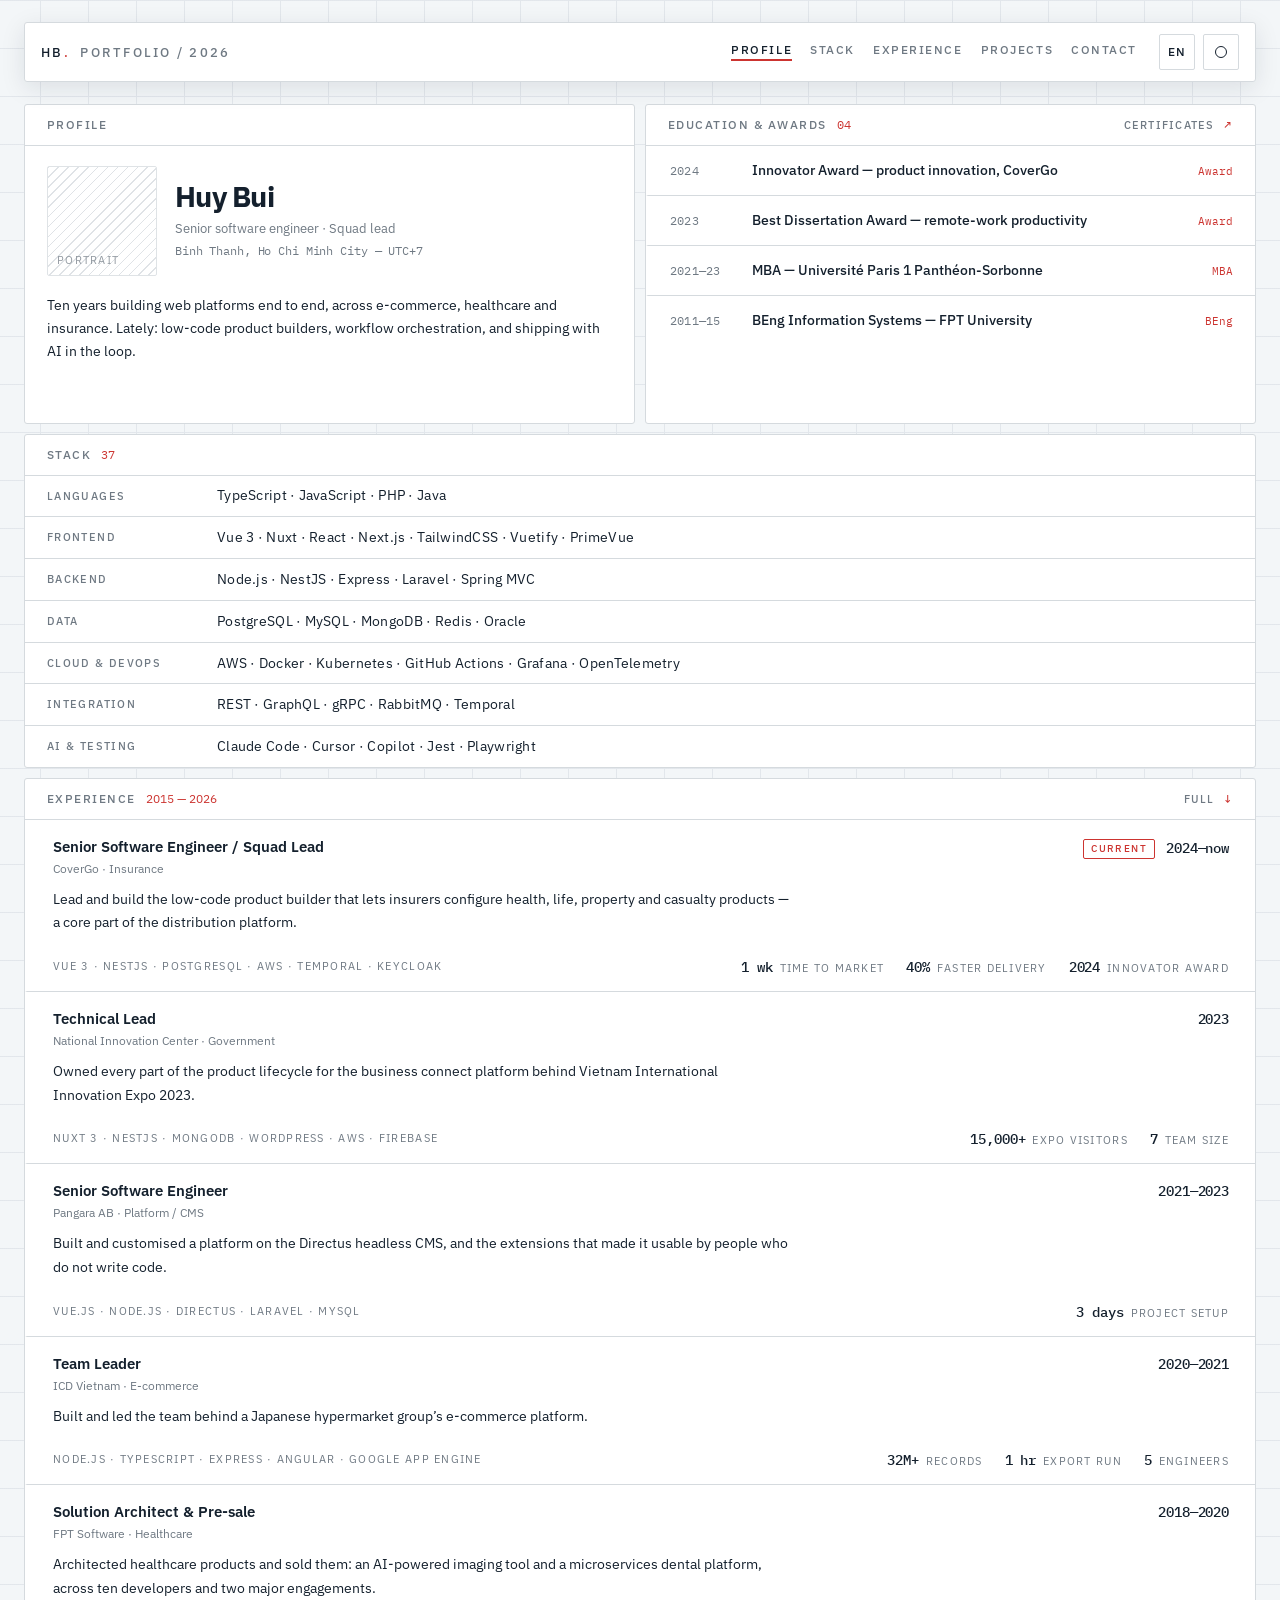
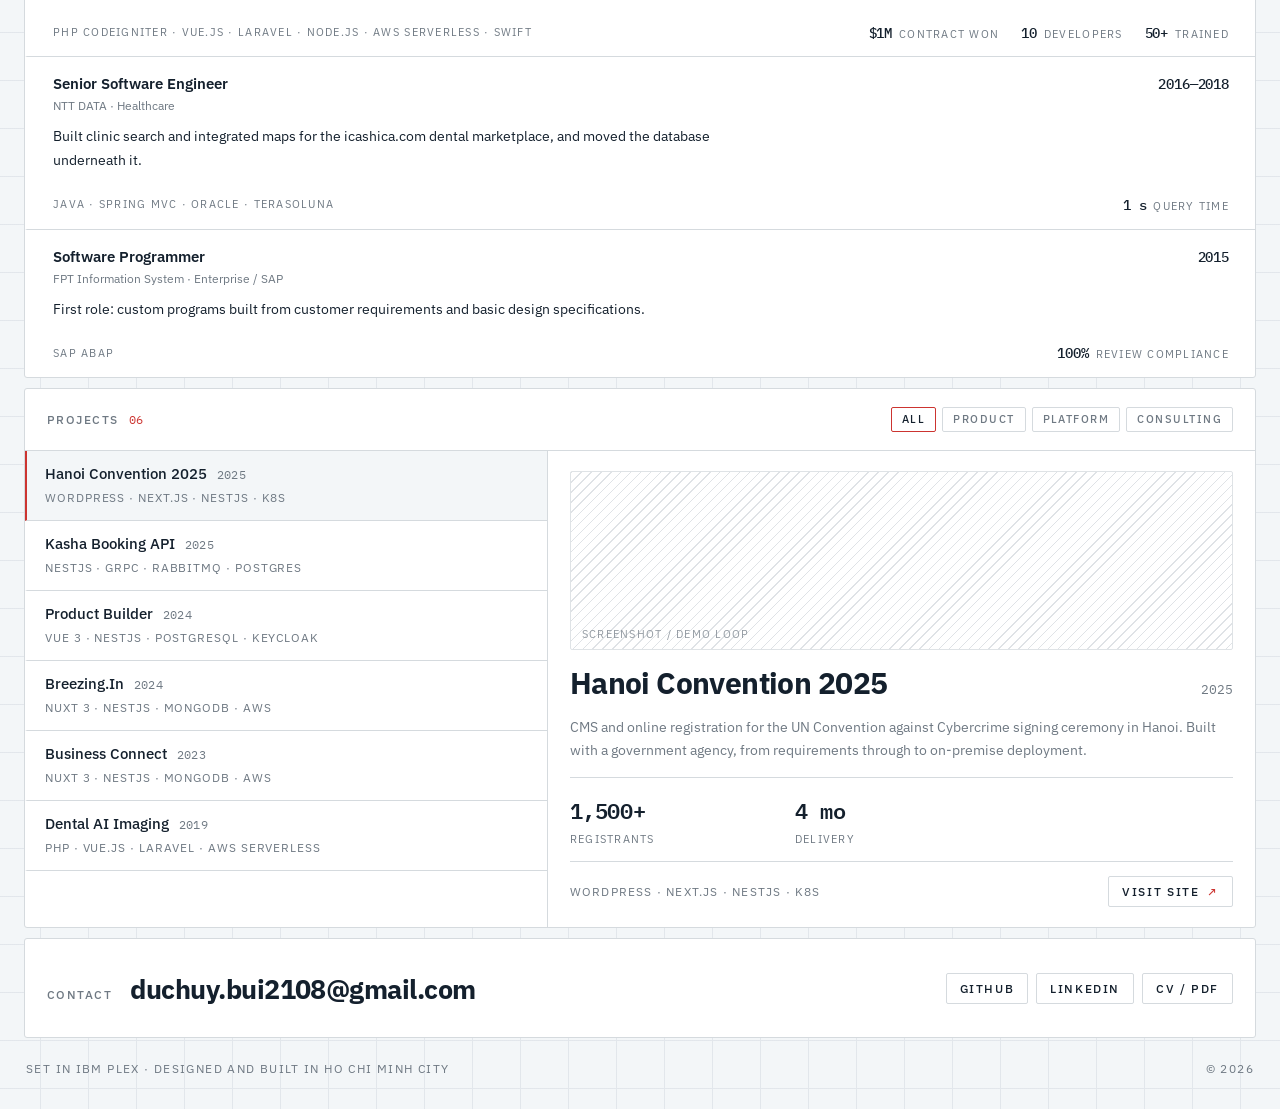
==== index.html @ 9501ab38 "feat: add initial website structure with index.html, robots.txt, and sitemap.xml" ====
<!doctype html>
<html lang="en">
<head>
<meta charset="utf-8">
<meta name="viewport" content="width=device-width, initial-scale=1">

<title>Huy Bui — Senior software engineer</title>
<meta name="description" content="Senior software engineer and squad lead in Ho Chi Minh City. Ten years building web platforms end to end, across e-commerce, healthcare and insurance.">
<link rel="canonical" href="https://heybui.github.io/">

<meta name="color-scheme" content="light dark">
<meta name="theme-color" content="#f3f6f8" media="(prefers-color-scheme: light)">
<meta name="theme-color" content="#091421" media="(prefers-color-scheme: dark)">

<meta property="og:type" content="website">
<meta property="og:url" content="https://heybui.github.io/">
<meta property="og:title" content="Huy Bui — Senior software engineer">
<meta property="og:description" content="Ten years building web platforms end to end, across e-commerce, healthcare and insurance. Lately: low-code product builders, workflow orchestration, and shipping with AI in the loop.">
<meta property="og:image" content="https://heybui.github.io/assets/img/og.png">
<meta property="og:image:width" content="1200">
<meta property="og:image:height" content="630">
<meta property="og:image:alt" content="Huy Bui — senior software engineer, Ho Chi Minh City.">
<meta name="twitter:card" content="summary_large_image">

<link rel="preconnect" href="https://fonts.googleapis.com">
<link rel="preconnect" href="https://fonts.gstatic.com" crossorigin>
<link rel="stylesheet" href="https://fonts.googleapis.com/css2?family=IBM+Plex+Mono:wght@400;500;600&family=IBM+Plex+Sans:wght@400;450;500;600;700&display=swap">
<link rel="stylesheet" href="/assets/css/site.css">
<script src="/assets/js/site.js" defer></script>
</head>
<body>
<a class="skip" href="#main">Skip to content</a>

<div data-page="" style="min-height:100vh; background:var(--bg); background-image:linear-gradient(var(--grid) 1px, transparent 1px),linear-gradient(90deg, var(--grid) 1px, transparent 1px); background-size:48px 48px; background-position:center top; padding:0 24px 30px; box-sizing:border-box; display:flex; justify-content:center">
<div data-shell="" style="width:100%; max-width:1360px; display:flex; flex-direction:column; gap:22px">

  <div data-nav-sentinel="" style="height:1px; margin-bottom:-1px"></div>
  <header data-navwrap="" style="position:sticky; top:0; z-index:70; transition:top .3s cubic-bezier(.33,.02,.24,1), margin .3s cubic-bezier(.33,.02,.24,1)">
  <div data-navbar="" style="border:1px solid var(--line); border-radius:3px; background:var(--surface); box-shadow:var(--shadow); transition:border-radius .3s cubic-bezier(.33,.02,.24,1), border-color .3s cubic-bezier(.33,.02,.24,1), padding .3s cubic-bezier(.33,.02,.24,1)">
  <div data-navinner="" style="display:flex; align-items:center; justify-content:space-between; gap:24px; flex-wrap:wrap; padding:11px 16px; margin:0 auto; transition:max-width .3s cubic-bezier(.33,.02,.24,1), padding .3s cubic-bezier(.33,.02,.24,1)">
    <div style="font:500 12.5px/1 'IBM Plex Sans',system-ui,sans-serif; letter-spacing:.18em; text-transform:uppercase; color:var(--fg)">HB<span style="color:var(--accent)">.</span>&nbsp;&nbsp;<span data-nav-kicker="" data-i18n="site.kicker" style="color:var(--muted)">Portfolio / 2026</span></div>
    <div data-navgroup="" style="display:flex; align-items:center; gap:22px; flex-wrap:wrap">
    <nav aria-label="Sections" style="display:flex; align-items:center; gap:18px; font:500 12px/1 'IBM Plex Sans',system-ui,sans-serif; letter-spacing:.13em; text-transform:uppercase; flex-wrap:wrap">
      <a href="#profile" class="hv-accent" style="color:var(--muted); padding-bottom:3px; border-bottom:2px solid transparent; transition:color .3s cubic-bezier(.33,.02,.24,1), border-color .3s cubic-bezier(.33,.02,.24,1)" data-i18n="lbl.profile">Profile</a>
      <a href="#stack" class="hv-accent" style="color:var(--muted); padding-bottom:3px; border-bottom:2px solid transparent; transition:color .3s cubic-bezier(.33,.02,.24,1), border-color .3s cubic-bezier(.33,.02,.24,1)" data-i18n="lbl.stack">Stack</a>
      <a href="#experience" class="hv-accent" style="color:var(--muted); padding-bottom:3px; border-bottom:2px solid transparent; transition:color .3s cubic-bezier(.33,.02,.24,1), border-color .3s cubic-bezier(.33,.02,.24,1)" data-i18n="lbl.exp">Experience</a>
      <a href="#work" class="hv-accent" style="color:var(--muted); padding-bottom:3px; border-bottom:2px solid transparent; transition:color .3s cubic-bezier(.33,.02,.24,1), border-color .3s cubic-bezier(.33,.02,.24,1)" data-i18n="lbl.work">Projects</a>
      <a href="#contact" class="hv-accent" style="color:var(--muted); padding-bottom:3px; border-bottom:2px solid transparent; transition:color .3s cubic-bezier(.33,.02,.24,1), border-color .3s cubic-bezier(.33,.02,.24,1)" data-i18n="lbl.contact">Contact</a>
    </nav>
      <div style="display:flex; align-items:center; gap:8px">
      <button type="button" data-lang-btn="" class="hv-border" title="Language" aria-label="Switch language" style="appearance:none; border:1px solid var(--line); border-radius:2px; background:transparent; width:36px; height:36px; display:flex; align-items:center; justify-content:center; font:500 11.5px/1 'IBM Plex Sans',system-ui,sans-serif; letter-spacing:.06em; color:var(--fg); transition:border-color .32s cubic-bezier(.33,.02,.24,1)"><span data-lang-label="">EN</span></button>
      <button type="button" data-theme-btn="" class="hv-border" title="Theme" aria-label="Switch theme" style="appearance:none; border:1px solid var(--line); border-radius:2px; background:transparent; width:36px; height:36px; display:flex; align-items:center; justify-content:center; transition:border-color .32s cubic-bezier(.33,.02,.24,1)"><span data-theme-mark="" aria-hidden="true" style="width:12px; height:12px; flex:none; border-radius:50%; border:1px solid var(--fg); box-sizing:border-box"></span><span data-theme-label="" style="display:none"></span></button>
      </div>
    </div>
  </div>
  </div>
  </header>

  <main id="main" data-bento="" style="display:grid; grid-template-columns:repeat(6,1fr); grid-auto-rows:minmax(100px,auto); gap:10px">

    <section id="profile" class="hv-border" aria-labelledby="h-profile" style="grid-column:1/4; grid-row:1/4; height:320px; box-sizing:border-box; border:1px solid var(--line); background:var(--surface); border-radius:3px; display:flex; flex-direction:column; overflow:hidden; transition:border-color .32s cubic-bezier(.33,.02,.24,1)">
      <div style="flex:none; display:flex; align-items:center; gap:10px; padding:14px 22px; border-bottom:1px solid var(--line)">
        <h2 id="h-profile" style="font:500 11.5px/1 'IBM Plex Sans',system-ui,sans-serif; letter-spacing:.13em; text-transform:uppercase; color:var(--muted)" data-i18n="lbl.profile">Profile</h2>
      </div>
      <div style="flex:1; min-height:0; padding:20px 22px; display:flex; flex-direction:column; gap:18px">
        <div style="display:flex; align-items:center; gap:18px">
          <!-- TODO: drop a portrait in here (assets/img/portrait.jpg) — this is a placeholder tile. -->
          <div data-portrait="" aria-hidden="true" style="flex:none; width:110px; height:110px; box-sizing:border-box; border:1px solid var(--line); border-radius:2px; background-image:repeating-linear-gradient(135deg, var(--line) 0 1px, transparent 1px 7px); opacity:.75; display:flex; align-items:flex-end; padding:8px 9px; font:400 10.5px/1.2 'IBM Plex Sans',system-ui,sans-serif; letter-spacing:.12em; text-transform:uppercase; color:var(--muted)">portrait</div>
          <div style="min-width:0">
            <h1 data-name="" style="font-family:'IBM Plex Sans',system-ui,sans-serif; font-weight:700; font-size:29px; line-height:1.05; letter-spacing:-0.025em; color:var(--fg)">Huy Bui</h1>
            <div style="margin-top:8px; font:400 13px/1.5 'IBM Plex Sans',system-ui,sans-serif; color:var(--muted)"><span data-i18n="hero.role">Senior software engineer · Squad lead</span></div>
            <div style="margin-top:3px; font:400 12px/1.5 'IBM Plex Mono',ui-monospace,monospace; letter-spacing:-0.01em; color:var(--muted)" data-i18n="hero.loc">Binh Thanh, Ho Chi Minh City — UTC+7</div>
          </div>
        </div>
        <p style="margin:0; font:400 14px/1.65 'IBM Plex Sans',system-ui,sans-serif; color:var(--fg); text-wrap:pretty" data-i18n="hero.bio">Ten years building web platforms end to end, across e-commerce, healthcare and insurance. Lately: low-code product builders, workflow orchestration, and shipping with AI in the loop.</p>
      </div>
    </section>

    <section id="credentials" class="hv-border" aria-labelledby="h-edu" style="grid-column:4/7; grid-row:1/4; height:320px; box-sizing:border-box; border:1px solid var(--line); background:var(--surface); border-radius:3px; display:flex; flex-direction:column; overflow:hidden; transition:border-color .32s cubic-bezier(.33,.02,.24,1)">
      <div style="flex:none; display:flex; align-items:center; justify-content:space-between; gap:16px; padding:14px 22px; border-bottom:1px solid var(--line)">
        <div style="display:flex; align-items:baseline; gap:10px">
          <h2 id="h-edu" style="font:500 11.5px/1 'IBM Plex Sans',system-ui,sans-serif; letter-spacing:.13em; text-transform:uppercase; color:var(--muted)" data-i18n="lbl.edu">Education &amp; Awards</h2>
          <span data-edu-count="" style="font:400 11.5px/1 'IBM Plex Mono',ui-monospace,monospace; color:var(--accent)">04</span>
        </div>
        <a href="https://drive.google.com/drive/folders/1SgObAcAau8a_iQu7QBE_W_jUMXvArZZJ" target="_blank" rel="noopener" style="display:flex; align-items:center; gap:8px; font:500 10.5px/1 'IBM Plex Sans',system-ui,sans-serif; letter-spacing:.12em; text-transform:uppercase; color:var(--muted)"><span data-i18n="edu.all">Certificates</span><span aria-hidden="true" style="color:var(--accent)">↗</span></a>
      </div>
      <div data-edu-list="" style="flex:1; min-height:0; overflow-y:auto"></div>
    </section>

    <section id="stack" class="hv-border" aria-labelledby="h-stack" style="grid-column:1/7; grid-row:4/6; height:334px; box-sizing:border-box; border:1px solid var(--line); background:var(--surface); border-radius:3px; display:flex; flex-direction:column; overflow:hidden; transition:border-color .32s cubic-bezier(.33,.02,.24,1)">
      <div style="flex:none; display:flex; align-items:center; gap:10px; padding:14px 22px; border-bottom:1px solid var(--line)">
        <h2 id="h-stack" style="font:500 11.5px/1 'IBM Plex Sans',system-ui,sans-serif; letter-spacing:.13em; text-transform:uppercase; color:var(--muted)" data-i18n="lbl.stack">Stack</h2>
        <span data-stack-count="" style="font:400 11.5px/1 'IBM Plex Mono',ui-monospace,monospace; color:var(--accent)">37</span>
      </div>
      <div data-stack-body="" style="flex:1; min-height:0; overflow:hidden; display:flex"></div>
    </section>

    <!-- height tracks the row span: 5 rows x 100px + 4 x 10px gap = 540 -->
    <section id="work" class="hv-border" aria-labelledby="h-work" style="grid-column:1/7; grid-row:11/16; height:540px; box-sizing:border-box; border:1px solid var(--line); background:var(--surface); border-radius:3px; display:flex; flex-direction:column; overflow:hidden; transition:border-color .32s cubic-bezier(.33,.02,.24,1)">
      <div style="display:flex; align-items:center; justify-content:space-between; gap:16px; padding:18px 22px; border-bottom:1px solid var(--line); flex-wrap:wrap">
        <div style="display:flex; align-items:baseline; gap:10px">
          <h2 id="h-work" style="font:500 11.5px/1 'IBM Plex Sans',system-ui,sans-serif; letter-spacing:.13em; text-transform:uppercase; color:var(--muted)" data-i18n="lbl.work">Projects</h2>
          <span data-count="" style="font:400 11.5px/1 'IBM Plex Mono',ui-monospace,monospace; color:var(--accent)">06</span>
        </div>
        <div role="group" aria-label="Filter projects" style="display:flex; gap:6px; flex-wrap:wrap">
          <button type="button" data-filter="all" aria-pressed="true" style="appearance:none;  border:1px solid var(--line); border-radius:2px; background:transparent; padding:6px 10px; font:500 10.5px/1 'IBM Plex Sans',system-ui,sans-serif; letter-spacing:.14em; text-transform:uppercase; color:var(--muted)" data-i18n="f.all">All</button>
          <button type="button" data-filter="product" aria-pressed="false" style="appearance:none;  border:1px solid var(--line); border-radius:2px; background:transparent; padding:6px 10px; font:500 10.5px/1 'IBM Plex Sans',system-ui,sans-serif; letter-spacing:.14em; text-transform:uppercase; color:var(--muted)" data-i18n="f.product">Product</button>
          <button type="button" data-filter="platform" aria-pressed="false" style="appearance:none;  border:1px solid var(--line); border-radius:2px; background:transparent; padding:6px 10px; font:500 10.5px/1 'IBM Plex Sans',system-ui,sans-serif; letter-spacing:.14em; text-transform:uppercase; color:var(--muted)" data-i18n="f.platform">Platform</button>
          <button type="button" data-filter="consulting" aria-pressed="false" style="appearance:none;  border:1px solid var(--line); border-radius:2px; background:transparent; padding:6px 10px; font:500 10.5px/1 'IBM Plex Sans',system-ui,sans-serif; letter-spacing:.14em; text-transform:uppercase; color:var(--muted)" data-i18n="f.consulting">Consulting</button>
        </div>
      </div>
      <div data-work-split="" style="flex:1; min-height:0; display:grid; grid-template-columns:minmax(240px,0.85fr) 1.15fr">
        <div data-list="" style="border-right:1px solid var(--line); overflow-y:auto; min-height:0"></div>
        <div data-d-pane="" style="display:flex; flex-direction:column; padding:20px 22px; gap:14px; min-height:0; overflow:hidden; transition:opacity .26s cubic-bezier(.33,.02,.24,1), transform .26s cubic-bezier(.33,.02,.24,1)">
          <!-- TODO: swap for a real screenshot per project if you ever add them. -->
          <div data-d-media="" aria-hidden="true" style="flex:1; min-height:132px; border:1px solid var(--line); border-radius:2px; background-image:repeating-linear-gradient(135deg, var(--line) 0 1px, transparent 1px 7px); opacity:.75; display:flex; align-items:flex-end; padding:9px 11px; box-sizing:border-box; font:400 10.5px/1 'IBM Plex Sans',system-ui,sans-serif; letter-spacing:.12em; text-transform:uppercase; color:var(--muted)">screenshot / demo loop</div>
          <div style="display:flex; align-items:baseline; justify-content:space-between; gap:12px">
            <h3 data-d-title="" style="font-family:'IBM Plex Sans',system-ui,sans-serif; font-weight:700; font-size:29.5px; letter-spacing:-0.02em; color:var(--fg)">Hanoi Convention 2025</h3>
            <div data-d-year="" style="font:400 12.5px/1 'IBM Plex Mono',ui-monospace,monospace; color:var(--muted)">2025</div>
          </div>
          <p data-d-desc="" style="margin:0; font:400 14px/1.7 'IBM Plex Sans',system-ui,sans-serif; color:var(--muted); text-wrap:pretty">CMS and online registration for the UN Convention against Cybercrime signing ceremony in Hanoi. Built with a government agency, from requirements through to on-premise deployment.</p>
          <div data-d-metrics="" style="display:grid; grid-template-columns:repeat(3,1fr); gap:12px; border-top:1px solid var(--line); border-bottom:1px solid var(--line); padding:14px 0"></div>
          <div style="display:flex; align-items:center; justify-content:space-between; gap:12px; margin-top:auto; flex-wrap:wrap">
            <div data-d-stack="" style="font:400 12px/1.6 'IBM Plex Sans',system-ui,sans-serif; letter-spacing:.1em; text-transform:uppercase; color:var(--muted)">WordPress · Next.js · NestJS · K8s</div>
            <a data-d-link="" href="https://hanoiconvention.org" target="_blank" rel="noopener" class="hv-border" style="display:flex; align-items:center; gap:8px; border:1px solid var(--line); border-radius:2px; padding:9px 13px; font:500 11.5px/1 'IBM Plex Sans',system-ui,sans-serif; letter-spacing:.14em; text-transform:uppercase; transition:border-color .32s cubic-bezier(.33,.02,.24,1)"><span data-i18n="work.open">Visit site</span><span aria-hidden="true" style="color:var(--accent)">↗</span></a>
          </div>
        </div>
      </div>
    </section>

    <section id="experience" class="hv-border" aria-labelledby="h-exp" style="grid-column:1/7; grid-row:6/11; border:1px solid var(--line); background:var(--surface); border-radius:3px; display:flex; flex-direction:column; overflow:hidden; transition:border-color .32s cubic-bezier(.33,.02,.24,1)">
      <div style="flex:none; display:flex; align-items:center; justify-content:space-between; gap:16px; padding:14px 22px; border-bottom:1px solid var(--line)">
        <div style="display:flex; align-items:baseline; gap:10px">
          <h2 id="h-exp" style="font:500 11.5px/1 'IBM Plex Sans',system-ui,sans-serif; letter-spacing:.13em; text-transform:uppercase; color:var(--muted)" data-i18n="lbl.exp">Experience</h2>
          <span style="font:400 11.5px/1 'IBM Plex Sans',system-ui,sans-serif; color:var(--accent)" data-i18n="exp.span">2015 — 2026</span>
        </div>
        <button type="button" data-exp-toggle="" class="hv-fg" aria-expanded="false" style="appearance:none;  border:0; background:transparent; padding:0; display:flex; align-items:center; gap:8px; font:500 10.5px/1 'IBM Plex Sans',system-ui,sans-serif; letter-spacing:.12em; text-transform:uppercase; color:var(--muted); transition:color .32s cubic-bezier(.33,.02,.24,1)"><span data-exp-toggle-label="">Full</span><span data-exp-toggle-arrow="" aria-hidden="true" style="color:var(--accent)">↓</span></button>
      </div>
      <div data-exp-body="" style="flex:1; min-height:0; display:flex; overflow:hidden"></div>
    </section>

    <section id="contact" class="hv-border" aria-labelledby="h-contact" style="grid-column:1/7; grid-row:16/17; height:100px; box-sizing:border-box; border:1px solid var(--line); background:var(--surface); border-radius:3px; padding:0 22px; display:flex; align-items:center; justify-content:space-between; gap:24px; flex-wrap:wrap; transition:border-color .32s cubic-bezier(.33,.02,.24,1)">
      <div style="display:flex; align-items:baseline; gap:18px; min-width:0">
        <h2 id="h-contact" style="font:500 11.5px/1 'IBM Plex Sans',system-ui,sans-serif; letter-spacing:.13em; text-transform:uppercase; color:var(--muted)" data-i18n="lbl.contact">Contact</h2>
        <a data-mail="" href="mailto:duchuy.bui2108@gmail.com" style="font-family:'IBM Plex Sans',system-ui,sans-serif; font-weight:700; font-size:27px; letter-spacing:-0.02em; word-break:break-all">duchuy.bui2108@gmail.com</a>
      </div>
      <div style="display:flex; gap:8px; flex-wrap:wrap">
        <a href="https://github.com/heybui" target="_blank" rel="noopener" class="hv-border" style="border:1px solid var(--line); border-radius:2px; padding:9px 13px; font:500 11.5px/1 'IBM Plex Sans',system-ui,sans-serif; letter-spacing:.14em; text-transform:uppercase; transition:border-color .32s cubic-bezier(.33,.02,.24,1)">GitHub</a>
        <a href="https://linkedin.com/in/heybui" target="_blank" rel="noopener" class="hv-border" style="border:1px solid var(--line); border-radius:2px; padding:9px 13px; font:500 11.5px/1 'IBM Plex Sans',system-ui,sans-serif; letter-spacing:.14em; text-transform:uppercase; transition:border-color .32s cubic-bezier(.33,.02,.24,1)">LinkedIn</a>
        <!-- A real link, so it still works with JS off; site.js intercepts it to open the preview. -->
        <a data-cv-open="" href="/assets/huy-bui-cv.pdf" target="_blank" rel="noopener" class="hv-border" style="border:1px solid var(--line); border-radius:2px; padding:9px 13px; font:500 11.5px/1 'IBM Plex Sans',system-ui,sans-serif; letter-spacing:.14em; text-transform:uppercase; transition:border-color .32s cubic-bezier(.33,.02,.24,1)" data-i18n="contact.cv">CV / PDF</a>
      </div>
    </section>

  </main>

  <footer data-foot="" style="display:flex; justify-content:space-between; gap:20px; flex-wrap:wrap; padding:0 2px; font:400 11.5px/1.6 'IBM Plex Sans',system-ui,sans-serif; letter-spacing:.12em; text-transform:uppercase; color:var(--muted)">
    <span style="display:flex; align-items:center; gap:14px; flex-wrap:wrap">
      <span data-colophon="" data-i18n="foot.colophon">Set in IBM Plex · Designed and built in Ho Chi Minh City</span>
    </span>
    <span data-i18n="foot.right">© 2026</span>
  </footer>

</div>

<div data-cv-modal="" role="dialog" aria-modal="true" aria-labelledby="h-cv" aria-hidden="true" style="position:fixed; inset:0; z-index:80; display:none; align-items:center; justify-content:center; padding:32px; background:oklch(0.18 0.03 253 / 0.55); backdrop-filter:blur(3px)">
  <div data-cv-panel="" style="width:min(940px,94vw); height:min(88vh,1040px); display:flex; flex-direction:column; background:var(--surface); border:1px solid var(--line); border-radius:3px; box-shadow:var(--shadow); overflow:hidden">
    <div style="flex:none; display:flex; align-items:center; justify-content:space-between; gap:16px; padding:14px 18px; border-bottom:1px solid var(--line)">
      <div style="display:flex; align-items:baseline; gap:12px; min-width:0">
        <h2 id="h-cv" style="font:500 11.5px/1 'IBM Plex Sans',system-ui,sans-serif; letter-spacing:.13em; text-transform:uppercase; color:var(--muted)" data-i18n="cv.title">Résumé</h2>
        <span style="font:400 11.5px/1 'IBM Plex Mono',ui-monospace,monospace; color:var(--fg); white-space:nowrap; overflow:hidden; text-overflow:ellipsis">huy-bui-cv.pdf</span>
      </div>
      <div style="display:flex; align-items:center; gap:8px">
        <a data-cv-download="" href="/assets/huy-bui-cv.pdf" download="huy-bui-cv.pdf" class="hv-bg" style="border:1px solid var(--accent); border-radius:2px; padding:9px 13px; display:flex; align-items:center; gap:9px; font:500 11.5px/1 'IBM Plex Sans',system-ui,sans-serif; letter-spacing:.13em; text-transform:uppercase; color:var(--fg); transition:background .3s cubic-bezier(.33,.02,.24,1)"><span data-i18n="cv.download">Download</span><span aria-hidden="true" style="color:var(--accent)">↓</span></a>
        <button type="button" data-cv-close="" class="hv-border" aria-label="Close" style="appearance:none; border:1px solid var(--line); border-radius:2px; background:transparent; width:34px; height:34px; display:flex; align-items:center; justify-content:center; font:400 15px/1 'IBM Plex Sans',system-ui,sans-serif; color:var(--fg); transition:border-color .3s cubic-bezier(.33,.02,.24,1)"><span aria-hidden="true">✕</span></button>
      </div>
    </div>
    <div style="flex:1; min-height:0; background:var(--bg)">
      <iframe data-cv-frame="" title="CV preview" style="width:100%; height:100%; border:0; display:block"></iframe>
    </div>
  </div>
</div>
</div>
</body>
</html>
---- assets/css/site.css ----
/* ==========================================================================
   Bento portfolio — site styles
   Extracted verbatim from the design-canvas source in design/, plus the
   additions marked "port:" below (hover classes, skip link, heading resets).
   ========================================================================== */

/* --- tokens --------------------------------------------------------------- */

:root{
  --bg:oklch(0.971 0.004 250); --surface:oklch(1 0 0); --line:oklch(0.885 0.008 250);
  --fg:oklch(0.24 0.03 250); --muted:oklch(0.57 0.02 250); --accent:oklch(0.56 0.19 27);
  --grid:oklch(0.925 0.008 250); --shadow:0 6px 24px oklch(0.24 0.03 250 / 0.10);
}
@media (prefers-color-scheme: dark){
  :root:not([data-theme="light"]){
    --bg:oklch(0.188 0.031 253); --surface:oklch(0.232 0.032 253); --line:oklch(0.325 0.033 253);
    --fg:oklch(0.955 0.006 253); --muted:oklch(0.665 0.025 253); --accent:oklch(0.66 0.17 27);
    --grid:oklch(0.248 0.032 253); --shadow:0 6px 24px oklch(0.10 0.02 253 / 0.5);
  }
}
:root[data-theme="dark"]{
  --bg:oklch(0.188 0.031 253); --surface:oklch(0.232 0.032 253); --line:oklch(0.325 0.033 253);
  --fg:oklch(0.955 0.006 253); --muted:oklch(0.665 0.025 253); --accent:oklch(0.66 0.17 27);
  --grid:oklch(0.248 0.032 253); --shadow:0 6px 24px oklch(0.10 0.02 253 / 0.5);
}

/* --- base ----------------------------------------------------------------- */

html{scroll-behavior:smooth}
html,body{margin:0;padding:0}
[id]{scroll-margin-top:88px}
@media (prefers-reduced-motion: reduce){html{scroll-behavior:auto}}
body{background:var(--bg);color:var(--fg);font-family:'IBM Plex Sans',system-ui,sans-serif;-webkit-font-smoothing:antialiased}
a{color:var(--fg);text-decoration:none}
a:hover{color:var(--accent)}

/* port: the design used div[data-name] / span for section labels; these are
   h1/h2 now, so drop the UA margins. Typography stays on the elements. */
h1,h2,h3{margin:0;font-size:inherit;font-weight:inherit}

/* port: keyboard-only skip link. */
.skip{position:absolute;left:-9999px;top:0;z-index:100;padding:10px 14px;background:var(--surface);
  border:1px solid var(--accent);border-radius:2px;
  font:500 12px/1 'IBM Plex Sans',system-ui,sans-serif;letter-spacing:.12em;text-transform:uppercase}
.skip:focus{left:12px;top:12px}

/* port: dc compiled style-hover="…" into an !important pseudo-class rule, so
   these must stay !important to win over the elements' inline styles. */
.hv-border:hover{border-color:var(--accent) !important}
.hv-accent:hover{color:var(--accent) !important}
.hv-fg:hover{color:var(--fg) !important}
.hv-bg:hover{background:var(--bg) !important}

/* --- crosshair cursor ----------------------------------------------------- */
/* The accent-filled pointer variant is regenerated by site.js (syncCursor) so
   it tracks the live --accent value; these are the static fallbacks. */

body{cursor:url("data:image/svg+xml,%3Csvg xmlns='http://www.w3.org/2000/svg' width='24' height='24'%3E%3Cg stroke='%23384358' stroke-width='1'%3E%3Cpath d='M12 1.5v7.5M12 15v7.5M1.5 12h7.5M15 12h7.5'/%3E%3C/g%3E%3Crect x='11.5' y='11.5' width='1' height='1' fill='%23384358'/%3E%3C/svg%3E") 12 12, crosshair}
a,button,[data-row],[data-exp-row]{cursor:url("data:image/svg+xml,%3Csvg xmlns='http://www.w3.org/2000/svg' width='24' height='24'%3E%3Cg stroke='%23384358' stroke-width='1'%3E%3Cpath d='M12 1.5v7.5M12 15v7.5M1.5 12h7.5M15 12h7.5'/%3E%3C/g%3E%3Crect x='9.5' y='9.5' width='5' height='5' fill='%23c8342b'/%3E%3C/svg%3E") 12 12, pointer}
input,textarea,p,h1{cursor:url("data:image/svg+xml,%3Csvg xmlns='http://www.w3.org/2000/svg' width='24' height='24'%3E%3Cg stroke='%23384358' stroke-width='1'%3E%3Cpath d='M12 1.5v7.5M12 15v7.5M1.5 12h7.5M15 12h7.5'/%3E%3C/g%3E%3Crect x='11.5' y='11.5' width='1' height='1' fill='%23384358'/%3E%3C/svg%3E") 12 12, crosshair}
@media (prefers-color-scheme: dark){
  :root:not([data-theme="light"]) body{cursor:url("data:image/svg+xml,%3Csvg xmlns='http://www.w3.org/2000/svg' width='24' height='24'%3E%3Cg stroke='%23c9d2e0' stroke-width='1'%3E%3Cpath d='M12 1.5v7.5M12 15v7.5M1.5 12h7.5M15 12h7.5'/%3E%3C/g%3E%3Crect x='11.5' y='11.5' width='1' height='1' fill='%23c9d2e0'/%3E%3C/svg%3E") 12 12, crosshair}
  :root:not([data-theme="light"]) a,:root:not([data-theme="light"]) button,:root:not([data-theme="light"]) [data-row],:root:not([data-theme="light"]) [data-exp-row]{cursor:url("data:image/svg+xml,%3Csvg xmlns='http://www.w3.org/2000/svg' width='24' height='24'%3E%3Cg stroke='%23c9d2e0' stroke-width='1'%3E%3Cpath d='M12 1.5v7.5M12 15v7.5M1.5 12h7.5M15 12h7.5'/%3E%3C/g%3E%3Crect x='9.5' y='9.5' width='5' height='5' fill='%23ff7a6b'/%3E%3C/svg%3E") 12 12, pointer}
}
:root[data-theme="dark"] body{cursor:url("data:image/svg+xml,%3Csvg xmlns='http://www.w3.org/2000/svg' width='24' height='24'%3E%3Cg stroke='%23c9d2e0' stroke-width='1'%3E%3Cpath d='M12 1.5v7.5M12 15v7.5M1.5 12h7.5M15 12h7.5'/%3E%3C/g%3E%3Crect x='11.5' y='11.5' width='1' height='1' fill='%23c9d2e0'/%3E%3C/svg%3E") 12 12, crosshair}
:root[data-theme="dark"] a,:root[data-theme="dark"] button,:root[data-theme="dark"] [data-row],:root[data-theme="dark"] [data-exp-row]{cursor:url("data:image/svg+xml,%3Csvg xmlns='http://www.w3.org/2000/svg' width='24' height='24'%3E%3Cg stroke='%23c9d2e0' stroke-width='1'%3E%3Cpath d='M12 1.5v7.5M12 15v7.5M1.5 12h7.5M15 12h7.5'/%3E%3C/g%3E%3Crect x='9.5' y='9.5' width='5' height='5' fill='%23ff7a6b'/%3E%3C/svg%3E") 12 12, pointer}
[data-portrait],[data-portrait] *{cursor:default}
@media (hover:none),(pointer:coarse){
  body,a,button,input,textarea,p,h1,[data-row],[data-exp-row],
  :root[data-theme="dark"] body,:root[data-theme="dark"] a,:root[data-theme="dark"] button,:root[data-theme="dark"] [data-row],:root[data-theme="dark"] [data-exp-row]{cursor:auto !important}
}

/* --- chrome --------------------------------------------------------------- */

::selection{background:var(--accent);color:var(--surface)}
*{scrollbar-width:thin;scrollbar-color:var(--line) transparent}
::-webkit-scrollbar{width:8px;height:8px}
::-webkit-scrollbar-track{background:transparent}
::-webkit-scrollbar-thumb{background:var(--line);border:2px solid transparent;background-clip:content-box}
::-webkit-scrollbar-thumb:hover{background:var(--muted);border:2px solid transparent;background-clip:content-box}
::-webkit-scrollbar-corner{background:transparent}
@keyframes marq{from{transform:translateX(0)}to{transform:translateX(-50%)}}

/* --- responsive ----------------------------------------------------------- */

@media (max-width:900px){
  [id]{scroll-margin-top:112px}
  [data-page]{padding:0 12px 22px !important; background-size:32px 32px !important}
  [data-shell]{gap:14px !important}
  [data-navinner]{display:grid !important; grid-template-columns:1fr auto; align-items:center; row-gap:9px; column-gap:12px; padding:9px 12px !important}
  [data-navgroup]{display:contents !important}
  [data-navinner] > div:first-child{grid-column:1; grid-row:1}
  [data-navgroup] > div:last-child{grid-column:2; grid-row:1; gap:6px !important}
  [data-lang-btn],[data-theme-btn]{width:28px !important; height:28px !important}
  [data-lang-label]{font-size:10px !important}
  [data-theme-mark]{width:10px !important; height:10px !important}
  [data-navinner] nav{grid-column:1/-1; grid-row:2; flex-wrap:nowrap !important; overflow-x:auto; scrollbar-width:none; gap:16px !important; font-size:11px !important; letter-spacing:.09em !important; margin:0 -2px; padding:0 2px 1px}
  [data-navinner] nav::-webkit-scrollbar{display:none}
  [data-navinner] nav > a{flex:none; white-space:nowrap}
  [data-foot]{flex-wrap:nowrap !important; align-items:baseline; gap:12px !important; font-size:10px !important; letter-spacing:.07em !important}
  [data-foot] > span:last-child{flex:none}
  [data-nav-kicker]{display:none !important}
  [data-bento]{grid-template-columns:1fr !important; grid-auto-rows:auto !important}
  /* port: bento children are <section> elements now, not <div>. */
  [data-bento] > *{grid-column:1/-1 !important; grid-row:auto !important; height:auto !important}
  #profile > div:last-child{padding:16px !important; gap:14px !important}
  [data-portrait]{width:78px !important; height:78px !important}
  [data-name]{font-size:24px !important}
  #credentials [data-edu-list]{max-height:290px}
  [data-stack-body]{flex-direction:column !important; overflow:visible !important}
  [data-stack-body] > div{grid-template-columns:1fr !important; gap:4px !important; padding:11px 16px !important; flex:none !important; align-items:start !important}
  [data-work-split]{grid-template-columns:1fr !important}
  [data-list]{border-right:0 !important; border-bottom:1px solid var(--line) !important; max-height:246px}
  [data-d-pane]{padding:16px !important; gap:12px !important}
  [data-d-media]{min-height:158px !important}
  [data-d-title]{font-size:23px !important}
  [data-d-metrics]{grid-template-columns:repeat(3,1fr) !important; gap:8px !important}
  [data-exp-body]{overflow:visible !important}
  [data-exp-body] > div{padding:14px 16px !important}
  [data-exp-body] > div > div:first-child{gap:8px !important}
  #contact{flex-direction:column !important; align-items:flex-start !important; padding:16px !important; gap:14px !important}
  [data-mail]{font-size:20px !important}
  [data-cv-modal]{padding:10px !important}
}
@media (max-width:560px){
  [data-navinner] nav{gap:11px !important; font-size:10.5px !important}
  [data-name]{font-size:21px !important}
  [data-colophon]{display:none !important}
  [data-foot]{justify-content:flex-end !important}
  [data-d-metrics]{grid-template-columns:1fr 1fr !important}
  [data-exp-body] > div > div:first-child > div:last-child{width:100%; justify-content:space-between}
}
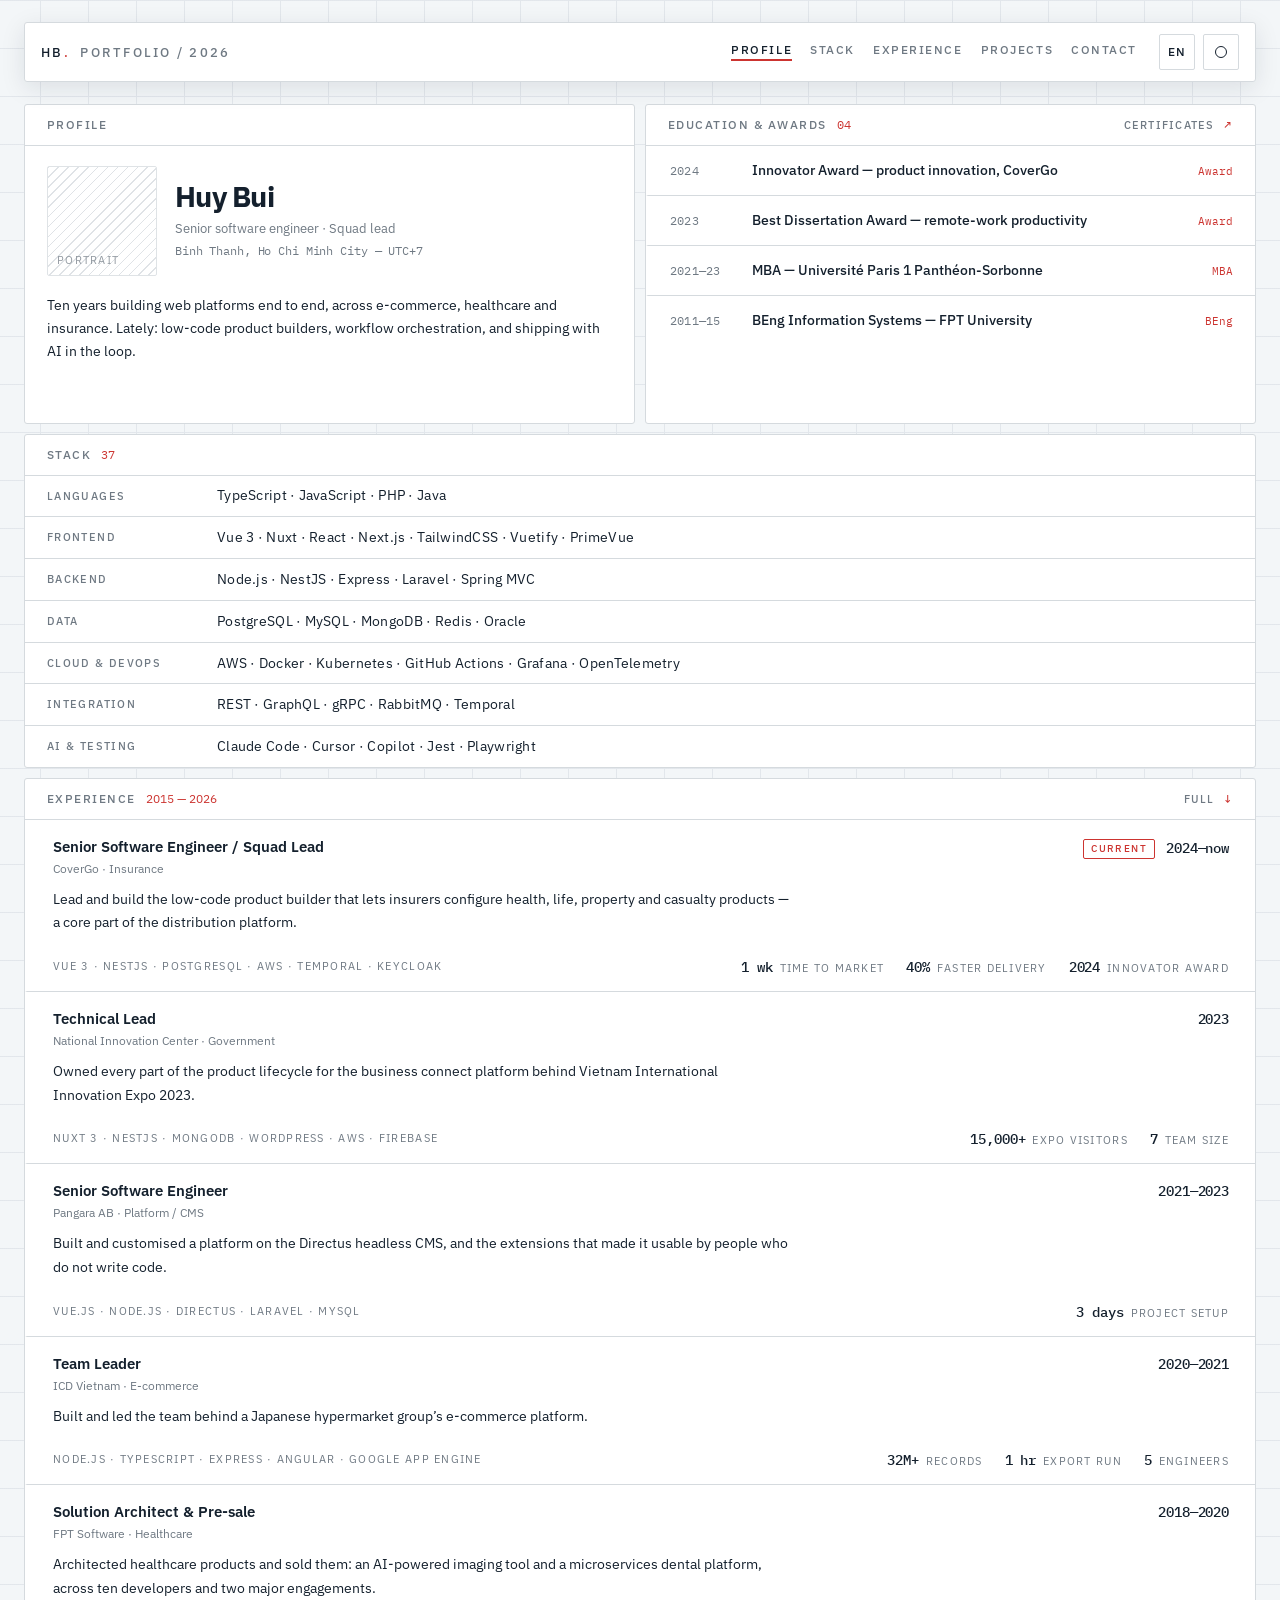
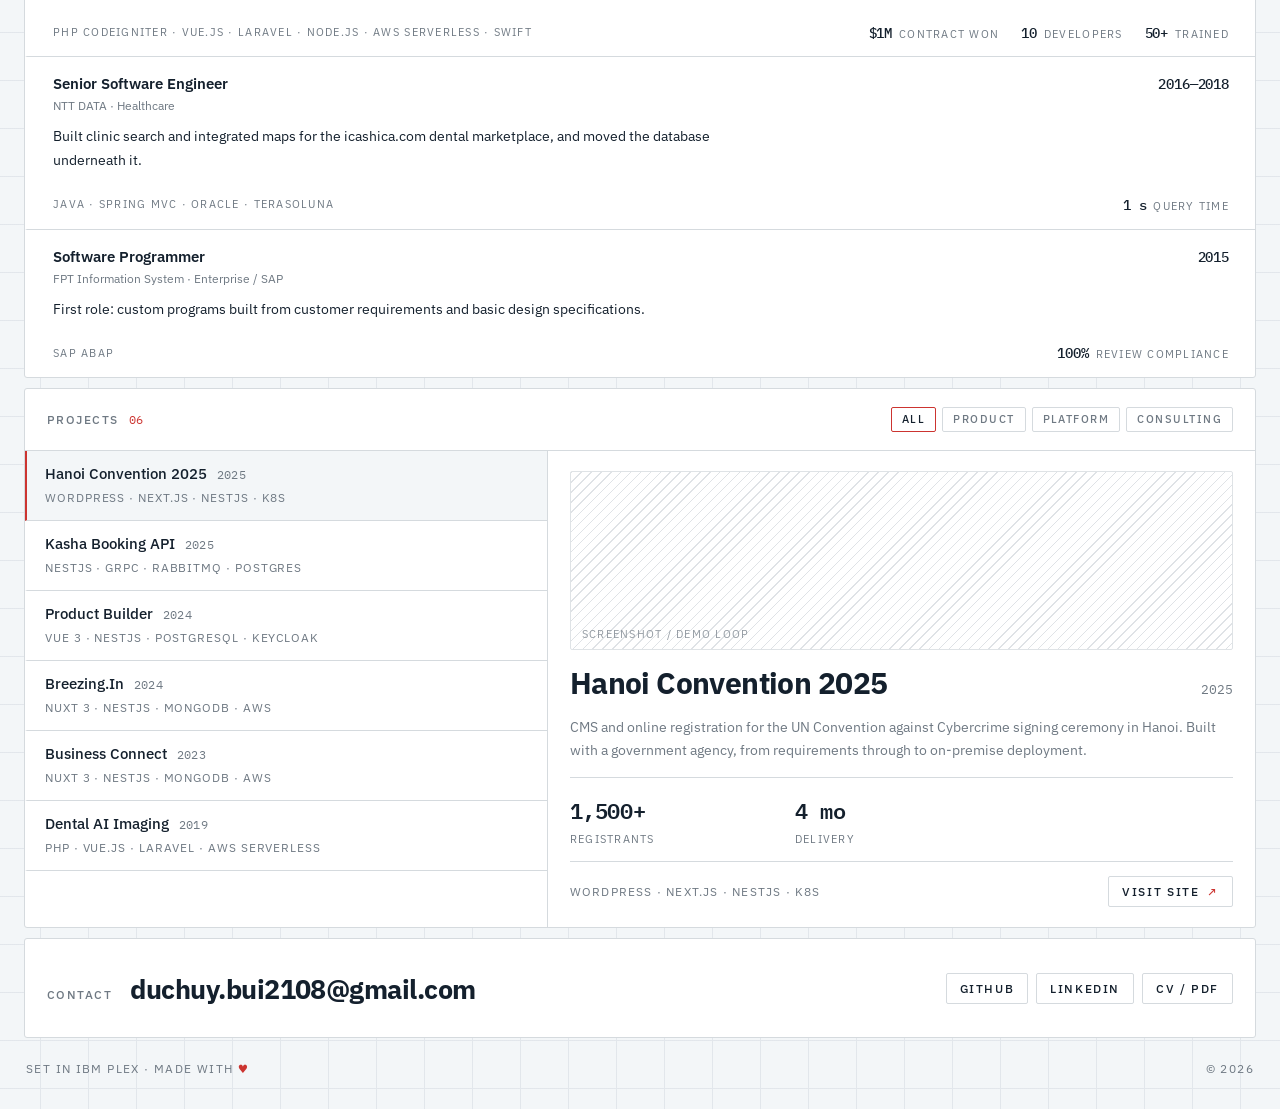
==== commit 89d632ad: "feat: add .gitignore, update README, and modify footer content" ====
--- a/index.html
+++ b/index.html
@@ -156,7 +156,12 @@
 
   <footer data-foot="" style="display:flex; justify-content:space-between; gap:20px; flex-wrap:wrap; padding:0 2px; font:400 11.5px/1.6 'IBM Plex Sans',system-ui,sans-serif; letter-spacing:.12em; text-transform:uppercase; color:var(--muted)">
     <span style="display:flex; align-items:center; gap:14px; flex-wrap:wrap">
-      <span data-colophon="" data-i18n="foot.colophon">Set in IBM Plex · Designed and built in Ho Chi Minh City</span>
+      <!-- The ♥ sits between two keys, not inside one: applyLang() writes
+           textContent, which would delete a child span. -->
+      <span data-colophon="">
+        <span data-i18n="foot.colophon">Set in IBM Plex · Made with</span>
+        <span role="img" aria-label="love" style="color:var(--accent)">♥</span>
+      </span>
     </span>
     <span data-i18n="foot.right">© 2026</span>
   </footer>
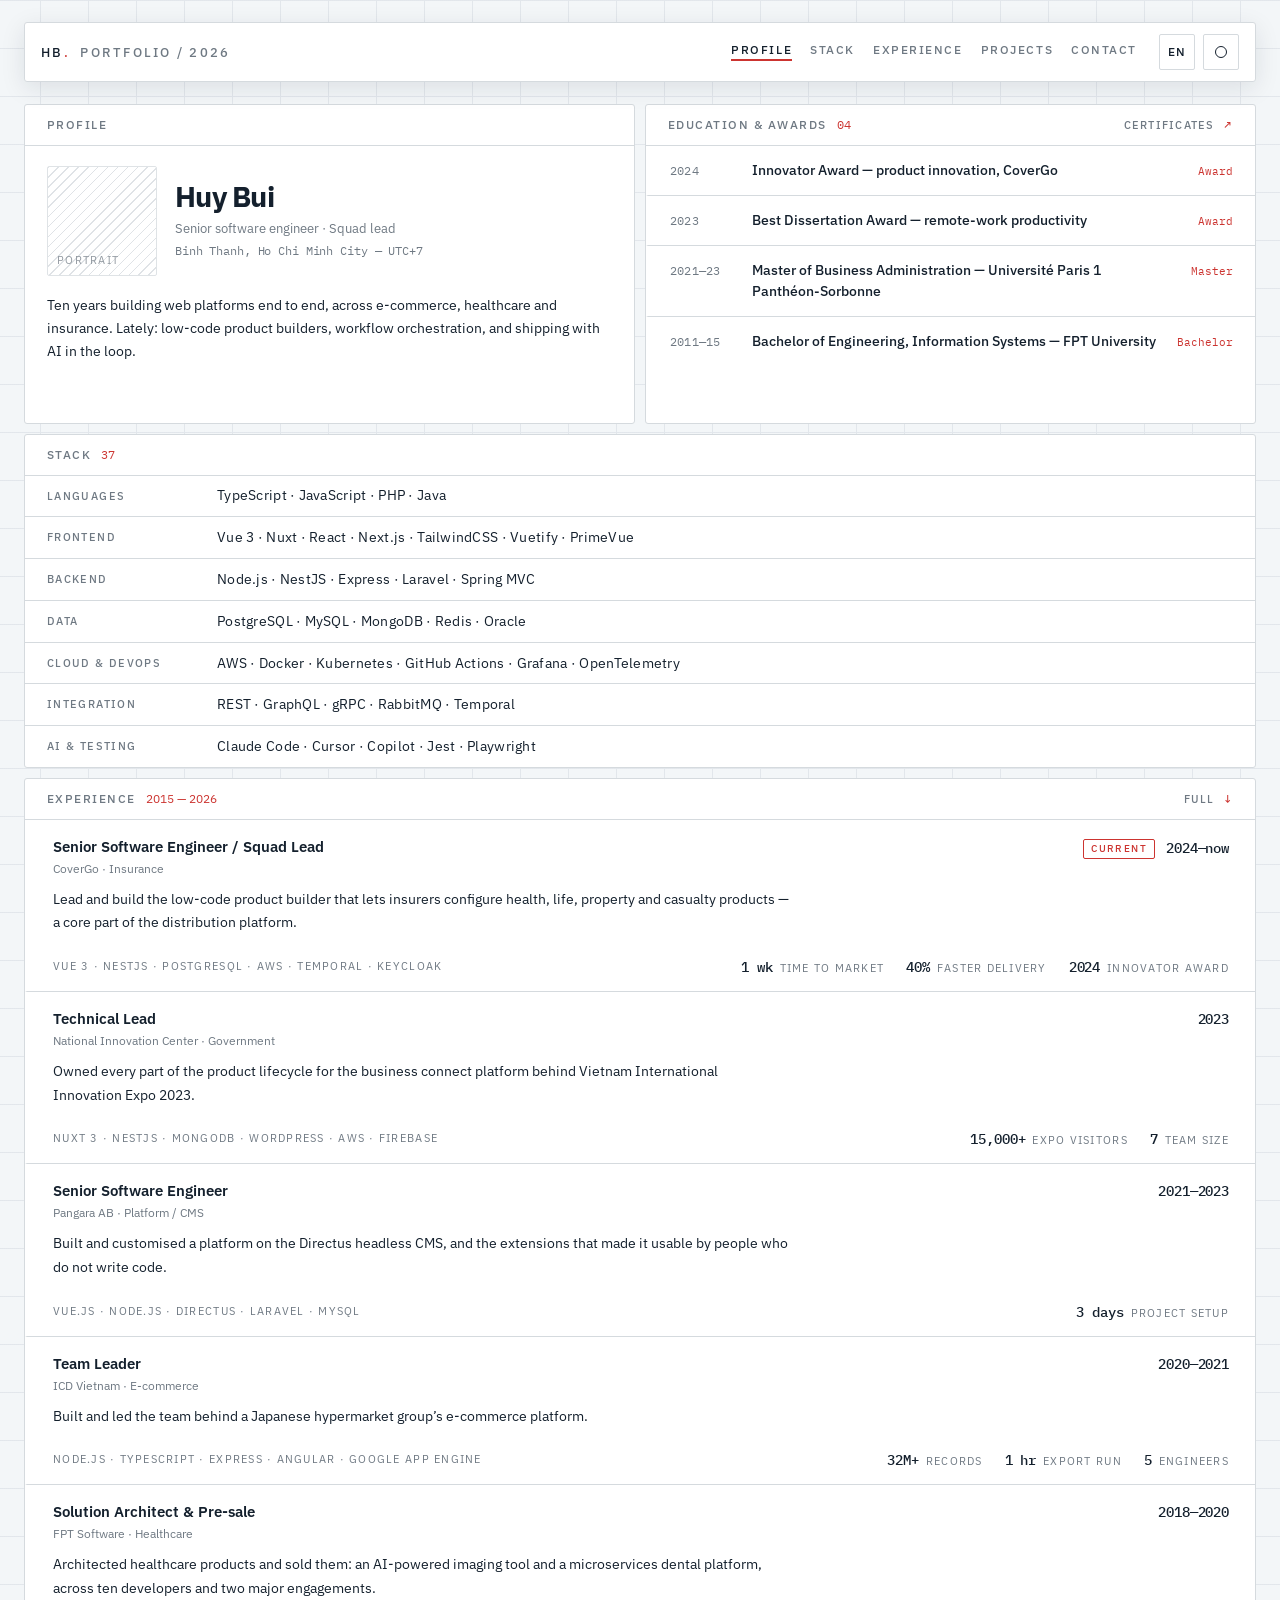
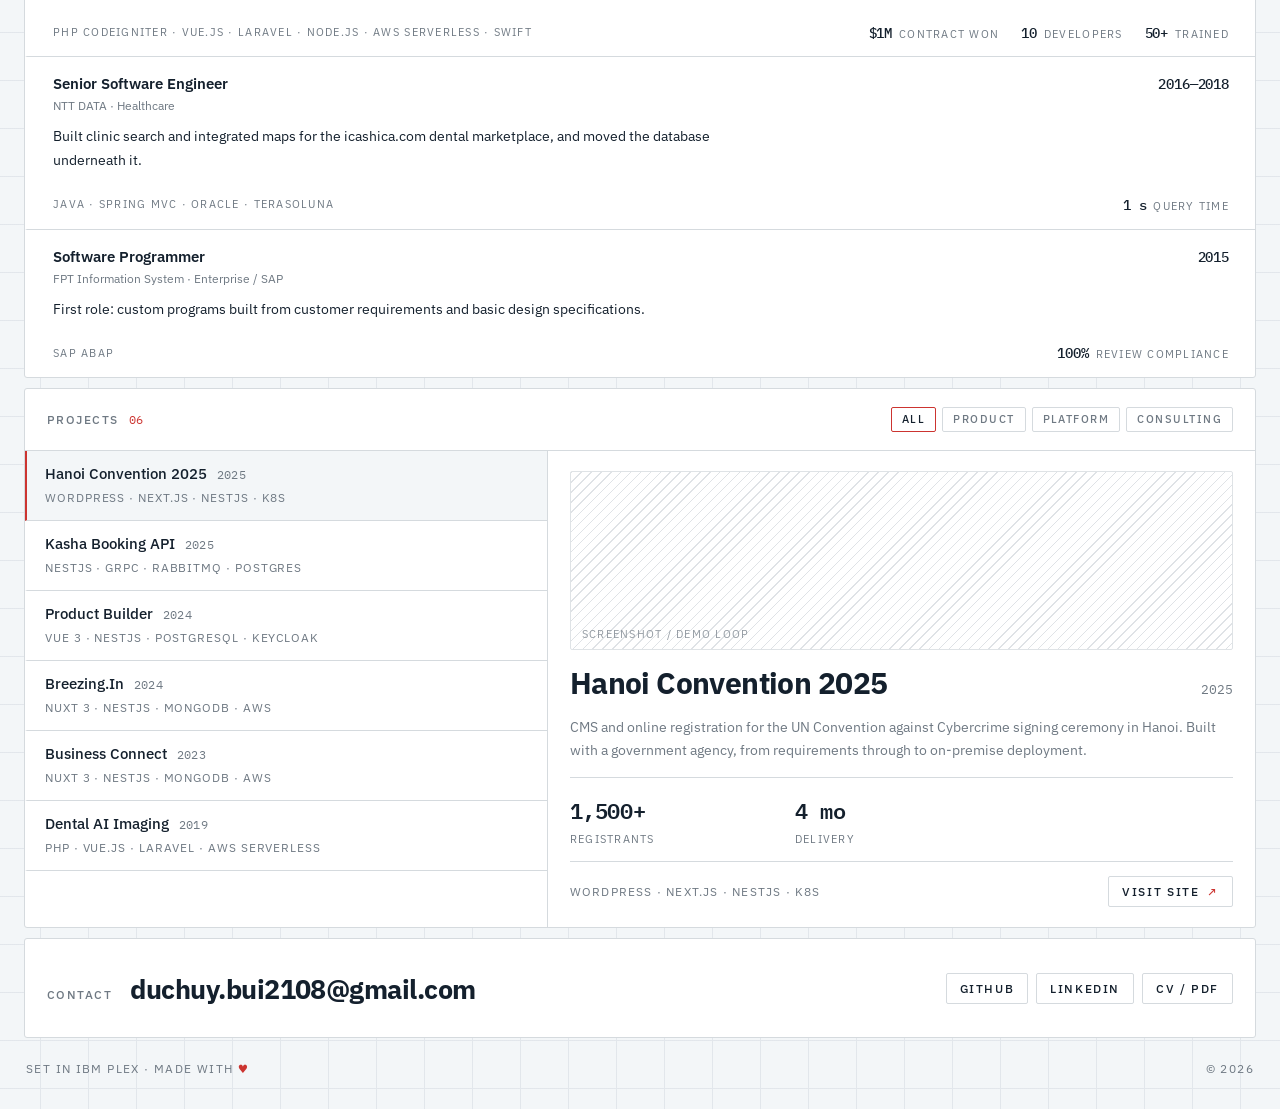
==== commit 490e4ac2: "refactor: portfolio behavior and improve localization" ====
--- a/index.html
+++ b/index.html
@@ -21,6 +21,14 @@
 <meta property="og:image:height" content="630">
 <meta property="og:image:alt" content="Huy Bui — senior software engineer, Ho Chi Minh City.">
 <meta name="twitter:card" content="summary_large_image">
+
+<script>
+// Apply the saved theme before first paint, or a saved dark theme flashes light.
+try {
+  var t = JSON.parse(localStorage.getItem('hb.prefs') || '{}').theme;
+  if (t === 'light' || t === 'dark') document.documentElement.setAttribute('data-theme', t);
+} catch (e) {}
+</script>
 
 <link rel="preconnect" href="https://fonts.googleapis.com">
 <link rel="preconnect" href="https://fonts.gstatic.com" crossorigin>
@@ -48,8 +56,8 @@
       <a href="#contact" class="hv-accent" style="color:var(--muted); padding-bottom:3px; border-bottom:2px solid transparent; transition:color .3s cubic-bezier(.33,.02,.24,1), border-color .3s cubic-bezier(.33,.02,.24,1)" data-i18n="lbl.contact">Contact</a>
     </nav>
       <div style="display:flex; align-items:center; gap:8px">
-      <button type="button" data-lang-btn="" class="hv-border" title="Language" aria-label="Switch language" style="appearance:none; border:1px solid var(--line); border-radius:2px; background:transparent; width:36px; height:36px; display:flex; align-items:center; justify-content:center; font:500 11.5px/1 'IBM Plex Sans',system-ui,sans-serif; letter-spacing:.06em; color:var(--fg); transition:border-color .32s cubic-bezier(.33,.02,.24,1)"><span data-lang-label="">EN</span></button>
-      <button type="button" data-theme-btn="" class="hv-border" title="Theme" aria-label="Switch theme" style="appearance:none; border:1px solid var(--line); border-radius:2px; background:transparent; width:36px; height:36px; display:flex; align-items:center; justify-content:center; transition:border-color .32s cubic-bezier(.33,.02,.24,1)"><span data-theme-mark="" aria-hidden="true" style="width:12px; height:12px; flex:none; border-radius:50%; border:1px solid var(--fg); box-sizing:border-box"></span><span data-theme-label="" style="display:none"></span></button>
+      <button type="button" data-lang-btn="" class="hv-fill" title="Language" aria-label="Switch language" style="appearance:none; border:1px solid var(--line); border-radius:2px; background:transparent; width:36px; height:36px; display:flex; align-items:center; justify-content:center; font:500 11.5px/1 'IBM Plex Sans',system-ui,sans-serif; letter-spacing:.06em; color:var(--fg); transition:border-color .32s cubic-bezier(.33,.02,.24,1)"><span data-lang-label="">EN</span></button>
+      <button type="button" data-theme-btn="" class="hv-fill" title="Theme" aria-label="Switch theme" style="appearance:none; border:1px solid var(--line); border-radius:2px; background:transparent; width:36px; height:36px; display:flex; align-items:center; justify-content:center; color:var(--fg); transition:border-color .32s cubic-bezier(.33,.02,.24,1)"><span data-theme-mark="" aria-hidden="true" style="width:12px; height:12px; flex:none; border-radius:50%; border:1px solid var(--fg); box-sizing:border-box"></span><span data-theme-label="" style="display:none"></span></button>
       </div>
     </div>
   </div>
@@ -82,7 +90,7 @@
           <h2 id="h-edu" style="font:500 11.5px/1 'IBM Plex Sans',system-ui,sans-serif; letter-spacing:.13em; text-transform:uppercase; color:var(--muted)" data-i18n="lbl.edu">Education &amp; Awards</h2>
           <span data-edu-count="" style="font:400 11.5px/1 'IBM Plex Mono',ui-monospace,monospace; color:var(--accent)">04</span>
         </div>
-        <a href="https://drive.google.com/drive/folders/1SgObAcAau8a_iQu7QBE_W_jUMXvArZZJ" target="_blank" rel="noopener" style="display:flex; align-items:center; gap:8px; font:500 10.5px/1 'IBM Plex Sans',system-ui,sans-serif; letter-spacing:.12em; text-transform:uppercase; color:var(--muted)"><span data-i18n="edu.all">Certificates</span><span aria-hidden="true" style="color:var(--accent)">↗</span></a>
+        <a href="https://drive.google.com/drive/folders/1SgObAcAau8a_iQu7QBE_W_jUMXvArZZJ" target="_blank" rel="noopener" class="hv-fill" style="padding:6px 8px; margin:-6px -8px; border-radius:2px; display:flex; align-items:center; gap:8px; font:500 10.5px/1 'IBM Plex Sans',system-ui,sans-serif; letter-spacing:.12em; text-transform:uppercase; color:var(--muted)"><span data-i18n="edu.all">Certificates</span><span aria-hidden="true" style="color:var(--accent)">↗</span></a>
       </div>
       <div data-edu-list="" style="flex:1; min-height:0; overflow-y:auto"></div>
     </section>
@@ -103,10 +111,10 @@
           <span data-count="" style="font:400 11.5px/1 'IBM Plex Mono',ui-monospace,monospace; color:var(--accent)">06</span>
         </div>
         <div role="group" aria-label="Filter projects" style="display:flex; gap:6px; flex-wrap:wrap">
-          <button type="button" data-filter="all" aria-pressed="true" style="appearance:none;  border:1px solid var(--line); border-radius:2px; background:transparent; padding:6px 10px; font:500 10.5px/1 'IBM Plex Sans',system-ui,sans-serif; letter-spacing:.14em; text-transform:uppercase; color:var(--muted)" data-i18n="f.all">All</button>
-          <button type="button" data-filter="product" aria-pressed="false" style="appearance:none;  border:1px solid var(--line); border-radius:2px; background:transparent; padding:6px 10px; font:500 10.5px/1 'IBM Plex Sans',system-ui,sans-serif; letter-spacing:.14em; text-transform:uppercase; color:var(--muted)" data-i18n="f.product">Product</button>
-          <button type="button" data-filter="platform" aria-pressed="false" style="appearance:none;  border:1px solid var(--line); border-radius:2px; background:transparent; padding:6px 10px; font:500 10.5px/1 'IBM Plex Sans',system-ui,sans-serif; letter-spacing:.14em; text-transform:uppercase; color:var(--muted)" data-i18n="f.platform">Platform</button>
-          <button type="button" data-filter="consulting" aria-pressed="false" style="appearance:none;  border:1px solid var(--line); border-radius:2px; background:transparent; padding:6px 10px; font:500 10.5px/1 'IBM Plex Sans',system-ui,sans-serif; letter-spacing:.14em; text-transform:uppercase; color:var(--muted)" data-i18n="f.consulting">Consulting</button>
+          <button type="button" class="hv-fill" data-filter="all" aria-pressed="true" style="appearance:none;  border:1px solid var(--line); border-radius:2px; background:transparent; padding:6px 10px; font:500 10.5px/1 'IBM Plex Sans',system-ui,sans-serif; letter-spacing:.14em; text-transform:uppercase; color:var(--muted)" data-i18n="f.all">All</button>
+          <button type="button" class="hv-fill" data-filter="product" aria-pressed="false" style="appearance:none;  border:1px solid var(--line); border-radius:2px; background:transparent; padding:6px 10px; font:500 10.5px/1 'IBM Plex Sans',system-ui,sans-serif; letter-spacing:.14em; text-transform:uppercase; color:var(--muted)" data-i18n="f.product">Product</button>
+          <button type="button" class="hv-fill" data-filter="platform" aria-pressed="false" style="appearance:none;  border:1px solid var(--line); border-radius:2px; background:transparent; padding:6px 10px; font:500 10.5px/1 'IBM Plex Sans',system-ui,sans-serif; letter-spacing:.14em; text-transform:uppercase; color:var(--muted)" data-i18n="f.platform">Platform</button>
+          <button type="button" class="hv-fill" data-filter="consulting" aria-pressed="false" style="appearance:none;  border:1px solid var(--line); border-radius:2px; background:transparent; padding:6px 10px; font:500 10.5px/1 'IBM Plex Sans',system-ui,sans-serif; letter-spacing:.14em; text-transform:uppercase; color:var(--muted)" data-i18n="f.consulting">Consulting</button>
         </div>
       </div>
       <div data-work-split="" style="flex:1; min-height:0; display:grid; grid-template-columns:minmax(240px,0.85fr) 1.15fr">
@@ -122,7 +130,7 @@
           <div data-d-metrics="" style="display:grid; grid-template-columns:repeat(3,1fr); gap:12px; border-top:1px solid var(--line); border-bottom:1px solid var(--line); padding:14px 0"></div>
           <div style="display:flex; align-items:center; justify-content:space-between; gap:12px; margin-top:auto; flex-wrap:wrap">
             <div data-d-stack="" style="font:400 12px/1.6 'IBM Plex Sans',system-ui,sans-serif; letter-spacing:.1em; text-transform:uppercase; color:var(--muted)">WordPress · Next.js · NestJS · K8s</div>
-            <a data-d-link="" href="https://hanoiconvention.org" target="_blank" rel="noopener" class="hv-border" style="display:flex; align-items:center; gap:8px; border:1px solid var(--line); border-radius:2px; padding:9px 13px; font:500 11.5px/1 'IBM Plex Sans',system-ui,sans-serif; letter-spacing:.14em; text-transform:uppercase; transition:border-color .32s cubic-bezier(.33,.02,.24,1)"><span data-i18n="work.open">Visit site</span><span aria-hidden="true" style="color:var(--accent)">↗</span></a>
+            <a data-d-link="" href="https://hanoiconvention.org" target="_blank" rel="noopener" class="hv-fill" style="display:flex; align-items:center; gap:8px; border:1px solid var(--line); border-radius:2px; padding:9px 13px; font:500 11.5px/1 'IBM Plex Sans',system-ui,sans-serif; letter-spacing:.14em; text-transform:uppercase; transition:border-color .32s cubic-bezier(.33,.02,.24,1)"><span data-i18n="work.open">Visit site</span><span aria-hidden="true" style="color:var(--accent)">↗</span></a>
           </div>
         </div>
       </div>
@@ -134,7 +142,7 @@
           <h2 id="h-exp" style="font:500 11.5px/1 'IBM Plex Sans',system-ui,sans-serif; letter-spacing:.13em; text-transform:uppercase; color:var(--muted)" data-i18n="lbl.exp">Experience</h2>
           <span style="font:400 11.5px/1 'IBM Plex Sans',system-ui,sans-serif; color:var(--accent)" data-i18n="exp.span">2015 — 2026</span>
         </div>
-        <button type="button" data-exp-toggle="" class="hv-fg" aria-expanded="false" style="appearance:none;  border:0; background:transparent; padding:0; display:flex; align-items:center; gap:8px; font:500 10.5px/1 'IBM Plex Sans',system-ui,sans-serif; letter-spacing:.12em; text-transform:uppercase; color:var(--muted); transition:color .32s cubic-bezier(.33,.02,.24,1)"><span data-exp-toggle-label="">Full</span><span data-exp-toggle-arrow="" aria-hidden="true" style="color:var(--accent)">↓</span></button>
+        <button type="button" data-exp-toggle="" class="hv-fill" aria-expanded="false" style="appearance:none;  border:0; background:transparent; padding:6px 8px; margin:-6px -8px; border-radius:2px; display:flex; align-items:center; gap:8px; font:500 10.5px/1 'IBM Plex Sans',system-ui,sans-serif; letter-spacing:.12em; text-transform:uppercase; color:var(--muted); transition:color .32s cubic-bezier(.33,.02,.24,1)"><span data-exp-toggle-label="">Full</span><span data-exp-toggle-arrow="" aria-hidden="true" style="color:var(--accent)">↓</span></button>
       </div>
       <div data-exp-body="" style="flex:1; min-height:0; display:flex; overflow:hidden"></div>
     </section>
@@ -145,10 +153,10 @@
         <a data-mail="" href="mailto:duchuy.bui2108@gmail.com" style="font-family:'IBM Plex Sans',system-ui,sans-serif; font-weight:700; font-size:27px; letter-spacing:-0.02em; word-break:break-all">duchuy.bui2108@gmail.com</a>
       </div>
       <div style="display:flex; gap:8px; flex-wrap:wrap">
-        <a href="https://github.com/heybui" target="_blank" rel="noopener" class="hv-border" style="border:1px solid var(--line); border-radius:2px; padding:9px 13px; font:500 11.5px/1 'IBM Plex Sans',system-ui,sans-serif; letter-spacing:.14em; text-transform:uppercase; transition:border-color .32s cubic-bezier(.33,.02,.24,1)">GitHub</a>
-        <a href="https://linkedin.com/in/heybui" target="_blank" rel="noopener" class="hv-border" style="border:1px solid var(--line); border-radius:2px; padding:9px 13px; font:500 11.5px/1 'IBM Plex Sans',system-ui,sans-serif; letter-spacing:.14em; text-transform:uppercase; transition:border-color .32s cubic-bezier(.33,.02,.24,1)">LinkedIn</a>
-        <!-- A real link, so it still works with JS off; site.js intercepts it to open the preview. -->
-        <a data-cv-open="" href="/assets/huy-bui-cv.pdf" target="_blank" rel="noopener" class="hv-border" style="border:1px solid var(--line); border-radius:2px; padding:9px 13px; font:500 11.5px/1 'IBM Plex Sans',system-ui,sans-serif; letter-spacing:.14em; text-transform:uppercase; transition:border-color .32s cubic-bezier(.33,.02,.24,1)" data-i18n="contact.cv">CV / PDF</a>
+        <a href="https://github.com/heybui" target="_blank" rel="noopener" class="hv-fill" style="border:1px solid var(--line); border-radius:2px; padding:9px 13px; font:500 11.5px/1 'IBM Plex Sans',system-ui,sans-serif; letter-spacing:.14em; text-transform:uppercase; transition:border-color .32s cubic-bezier(.33,.02,.24,1)">GitHub</a>
+        <a href="https://linkedin.com/in/heybui" target="_blank" rel="noopener" class="hv-fill" style="border:1px solid var(--line); border-radius:2px; padding:9px 13px; font:500 11.5px/1 'IBM Plex Sans',system-ui,sans-serif; letter-spacing:.14em; text-transform:uppercase; transition:border-color .32s cubic-bezier(.33,.02,.24,1)">LinkedIn</a>
+        <!-- A real link, so it works with JS off. site.js opens the preview instead. -->
+        <a data-cv-open="" href="/assets/huy-bui-cv.pdf" target="_blank" rel="noopener" class="hv-fill" style="border:1px solid var(--line); border-radius:2px; padding:9px 13px; font:500 11.5px/1 'IBM Plex Sans',system-ui,sans-serif; letter-spacing:.14em; text-transform:uppercase; transition:border-color .32s cubic-bezier(.33,.02,.24,1)" data-i18n="contact.cv">CV / PDF</a>
       </div>
     </section>
 
@@ -156,8 +164,8 @@
 
   <footer data-foot="" style="display:flex; justify-content:space-between; gap:20px; flex-wrap:wrap; padding:0 2px; font:400 11.5px/1.6 'IBM Plex Sans',system-ui,sans-serif; letter-spacing:.12em; text-transform:uppercase; color:var(--muted)">
     <span style="display:flex; align-items:center; gap:14px; flex-wrap:wrap">
-      <!-- The ♥ sits between two keys, not inside one: applyLang() writes
-           textContent, which would delete a child span. -->
+      <!-- ♥ sits outside the translated span: applyLang() writes textContent,
+           which would delete a child element. -->
       <span data-colophon="">
         <span data-i18n="foot.colophon">Set in IBM Plex · Made with</span>
         <span role="img" aria-label="love" style="color:var(--accent)">♥</span>
@@ -176,8 +184,8 @@
         <span style="font:400 11.5px/1 'IBM Plex Mono',ui-monospace,monospace; color:var(--fg); white-space:nowrap; overflow:hidden; text-overflow:ellipsis">huy-bui-cv.pdf</span>
       </div>
       <div style="display:flex; align-items:center; gap:8px">
-        <a data-cv-download="" href="/assets/huy-bui-cv.pdf" download="huy-bui-cv.pdf" class="hv-bg" style="border:1px solid var(--accent); border-radius:2px; padding:9px 13px; display:flex; align-items:center; gap:9px; font:500 11.5px/1 'IBM Plex Sans',system-ui,sans-serif; letter-spacing:.13em; text-transform:uppercase; color:var(--fg); transition:background .3s cubic-bezier(.33,.02,.24,1)"><span data-i18n="cv.download">Download</span><span aria-hidden="true" style="color:var(--accent)">↓</span></a>
-        <button type="button" data-cv-close="" class="hv-border" aria-label="Close" style="appearance:none; border:1px solid var(--line); border-radius:2px; background:transparent; width:34px; height:34px; display:flex; align-items:center; justify-content:center; font:400 15px/1 'IBM Plex Sans',system-ui,sans-serif; color:var(--fg); transition:border-color .3s cubic-bezier(.33,.02,.24,1)"><span aria-hidden="true">✕</span></button>
+        <a data-cv-download="" href="/assets/huy-bui-cv.pdf" download="huy-bui-cv.pdf" class="hv-fill" style="border:1px solid var(--accent); border-radius:2px; padding:9px 13px; display:flex; align-items:center; gap:9px; font:500 11.5px/1 'IBM Plex Sans',system-ui,sans-serif; letter-spacing:.13em; text-transform:uppercase; color:var(--fg); transition:background .3s cubic-bezier(.33,.02,.24,1)"><span data-i18n="cv.download">Download</span><span aria-hidden="true" style="color:var(--accent)">↓</span></a>
+        <button type="button" data-cv-close="" class="hv-fill" aria-label="Close" style="appearance:none; border:1px solid var(--line); border-radius:2px; background:transparent; width:34px; height:34px; display:flex; align-items:center; justify-content:center; font:400 15px/1 'IBM Plex Sans',system-ui,sans-serif; color:var(--fg); transition:border-color .3s cubic-bezier(.33,.02,.24,1)"><span aria-hidden="true">✕</span></button>
       </div>
     </div>
     <div style="flex:1; min-height:0; background:var(--bg)">
--- a/assets/css/site.css
+++ b/assets/css/site.css
@@ -1,8 +1,5 @@
-/* ==========================================================================
-   Bento portfolio — site styles
-   Extracted verbatim from the design-canvas source in design/, plus the
-   additions marked "port:" below (hover classes, skip link, heading resets).
-   ========================================================================== */
+/* Site styles. Mostly copied from the design file in design/; the bits added
+   during the port are marked "added:". */
 
 /* --- tokens --------------------------------------------------------------- */
 
@@ -34,26 +31,31 @@
 a{color:var(--fg);text-decoration:none}
 a:hover{color:var(--accent)}
 
-/* port: the design used div[data-name] / span for section labels; these are
-   h1/h2 now, so drop the UA margins. Typography stays on the elements. */
+/* added: headings are real h1/h2 now, so drop the browser's default margins. */
 h1,h2,h3{margin:0;font-size:inherit;font-weight:inherit}
 
-/* port: keyboard-only skip link. */
+/* added: keyboard-only skip link. */
 .skip{position:absolute;left:-9999px;top:0;z-index:100;padding:10px 14px;background:var(--surface);
   border:1px solid var(--accent);border-radius:2px;
   font:500 12px/1 'IBM Plex Sans',system-ui,sans-serif;letter-spacing:.12em;text-transform:uppercase}
 .skip:focus{left:12px;top:12px}
 
-/* port: dc compiled style-hover="…" into an !important pseudo-class rule, so
-   these must stay !important to win over the elements' inline styles. */
+/* Hover states. !important because every element carries inline styles. */
 .hv-border:hover{border-color:var(--accent) !important}
 .hv-accent:hover{color:var(--accent) !important}
-.hv-fg:hover{color:var(--fg) !important}
-.hv-bg:hover{background:var(--bg) !important}
+
+/* added: clickable things get the same soft box as the experience rows —
+   background one step darker than the card, plus an accent edge. */
+.hv-fill{transition:background .2s cubic-bezier(.33,.02,.24,1), color .2s cubic-bezier(.33,.02,.24,1), border-color .2s cubic-bezier(.33,.02,.24,1) !important}
+.hv-fill:hover,
+.hv-fill:focus-visible{
+  background:var(--bg) !important;
+  border-color:var(--accent) !important;
+  color:var(--fg) !important;
+}
 
 /* --- crosshair cursor ----------------------------------------------------- */
-/* The accent-filled pointer variant is regenerated by site.js (syncCursor) so
-   it tracks the live --accent value; these are the static fallbacks. */
+/* site.js regenerates the accent-filled pointer; these are the fallbacks. */
 
 body{cursor:url("data:image/svg+xml,%3Csvg xmlns='http://www.w3.org/2000/svg' width='24' height='24'%3E%3Cg stroke='%23384358' stroke-width='1'%3E%3Cpath d='M12 1.5v7.5M12 15v7.5M1.5 12h7.5M15 12h7.5'/%3E%3C/g%3E%3Crect x='11.5' y='11.5' width='1' height='1' fill='%23384358'/%3E%3C/svg%3E") 12 12, crosshair}
 a,button,[data-row],[data-exp-row]{cursor:url("data:image/svg+xml,%3Csvg xmlns='http://www.w3.org/2000/svg' width='24' height='24'%3E%3Cg stroke='%23384358' stroke-width='1'%3E%3Cpath d='M12 1.5v7.5M12 15v7.5M1.5 12h7.5M15 12h7.5'/%3E%3C/g%3E%3Crect x='9.5' y='9.5' width='5' height='5' fill='%23c8342b'/%3E%3C/svg%3E") 12 12, pointer}
@@ -101,7 +103,7 @@
   [data-foot] > span:last-child{flex:none}
   [data-nav-kicker]{display:none !important}
   [data-bento]{grid-template-columns:1fr !important; grid-auto-rows:auto !important}
-  /* port: bento children are <section> elements now, not <div>. */
+  /* added: bento children are <section> now, not <div>. */
   [data-bento] > *{grid-column:1/-1 !important; grid-row:auto !important; height:auto !important}
   #profile > div:last-child{padding:16px !important; gap:14px !important}
   [data-portrait]{width:78px !important; height:78px !important}
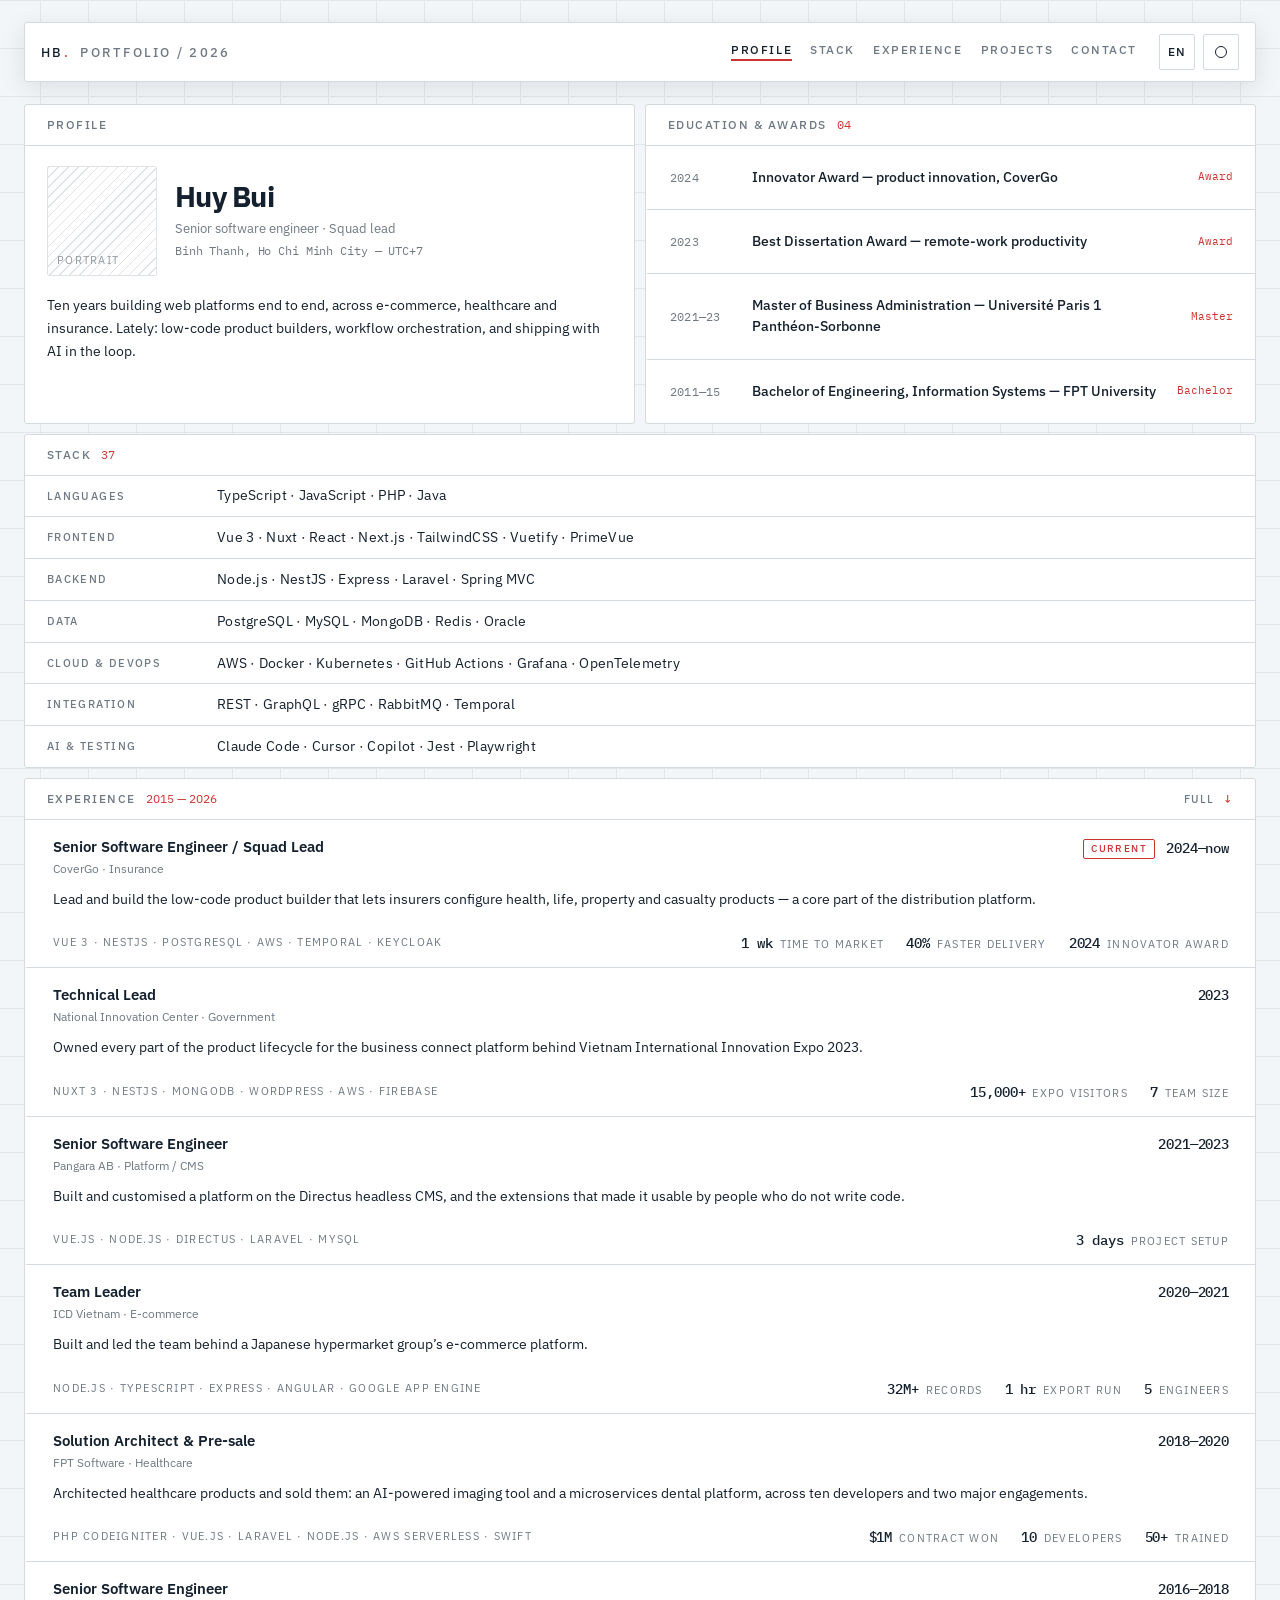
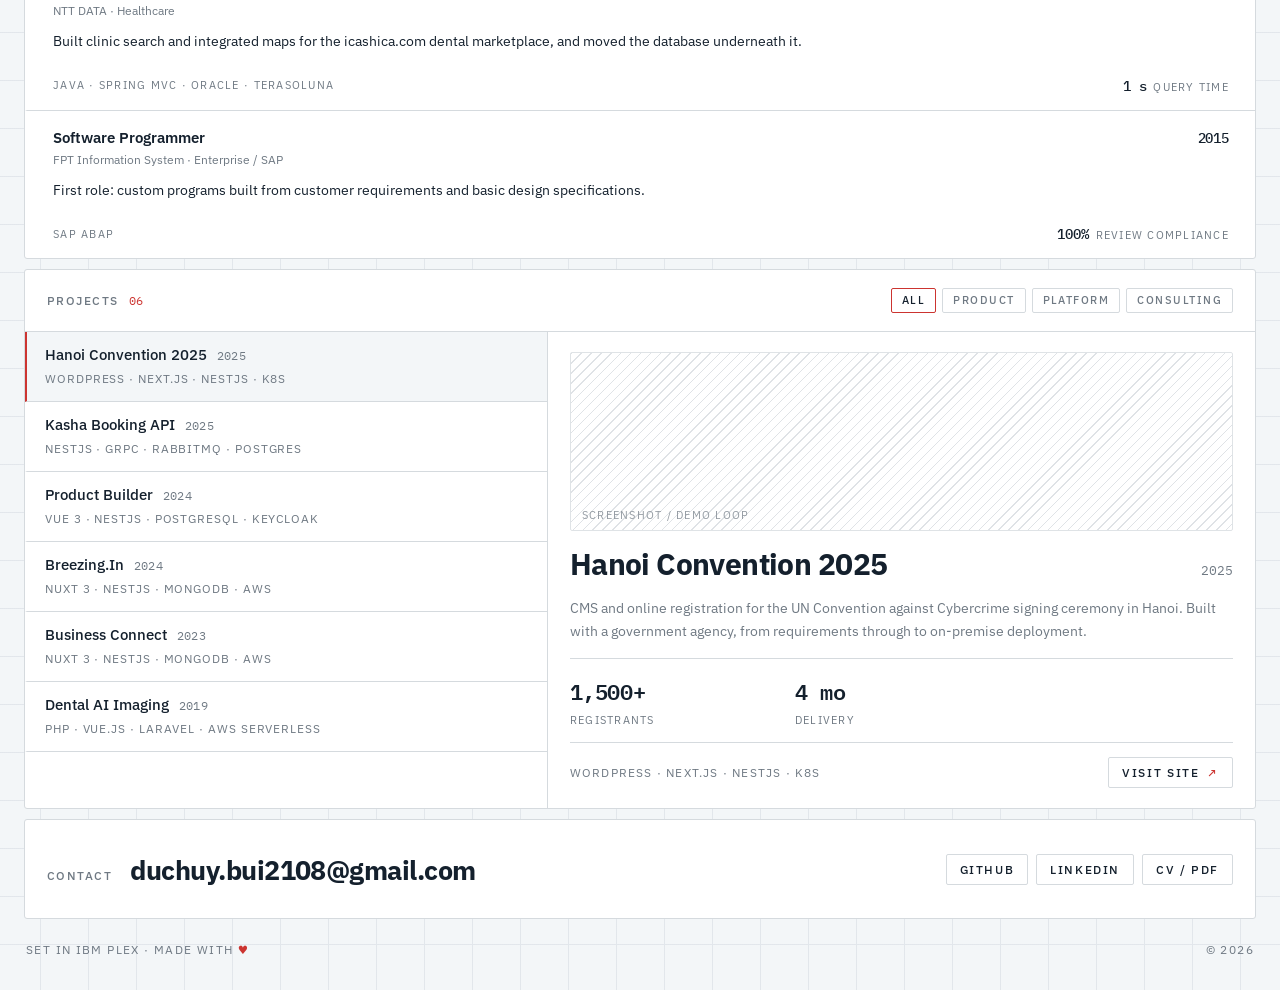
==== commit 788b0b13: "style: improve CSS styling for better layout and readability" ====
--- a/index.html
+++ b/index.html
@@ -90,7 +90,6 @@
           <h2 id="h-edu" style="font:500 11.5px/1 'IBM Plex Sans',system-ui,sans-serif; letter-spacing:.13em; text-transform:uppercase; color:var(--muted)" data-i18n="lbl.edu">Education &amp; Awards</h2>
           <span data-edu-count="" style="font:400 11.5px/1 'IBM Plex Mono',ui-monospace,monospace; color:var(--accent)">04</span>
         </div>
-        <a href="https://drive.google.com/drive/folders/1SgObAcAau8a_iQu7QBE_W_jUMXvArZZJ" target="_blank" rel="noopener" class="hv-fill" style="padding:6px 8px; margin:-6px -8px; border-radius:2px; display:flex; align-items:center; gap:8px; font:500 10.5px/1 'IBM Plex Sans',system-ui,sans-serif; letter-spacing:.12em; text-transform:uppercase; color:var(--muted)"><span data-i18n="edu.all">Certificates</span><span aria-hidden="true" style="color:var(--accent)">↗</span></a>
       </div>
       <div data-edu-list="" style="flex:1; min-height:0; overflow-y:auto"></div>
     </section>
@@ -193,6 +192,30 @@
     </div>
   </div>
 </div>
+
+<!-- Hover preview for credential rows that have a scanned document. site.js
+     positions this next to the cursor and swaps the image; it stays hidden
+     (and untouched) for rows with no [data-cert-row]. -->
+<div data-cert-tip="" aria-hidden="true" style="position:fixed; z-index:90; display:none; pointer-events:none; padding:5px; background:var(--surface); border:1px solid var(--line); border-radius:2px; box-shadow:var(--shadow)">
+  <img data-cert-tip-img="" alt="" style="display:block; width:168px; height:118px; object-fit:cover; border-radius:1px; background:var(--bg)">
+</div>
+
+<div data-cert-modal="" role="dialog" aria-modal="true" aria-labelledby="h-cert" aria-hidden="true" style="position:fixed; inset:0; z-index:85; display:none; align-items:center; justify-content:center; padding:32px; background:oklch(0.18 0.03 253 / 0.55); backdrop-filter:blur(3px)">
+  <div data-cert-panel="" style="width:min(780px,94vw); height:min(88vh,880px); display:flex; flex-direction:column; background:var(--surface); border:1px solid var(--line); border-radius:3px; box-shadow:var(--shadow); overflow:hidden">
+    <div style="flex:none; display:flex; align-items:center; justify-content:space-between; gap:16px; padding:14px 18px; border-bottom:1px solid var(--line)">
+      <h2 id="h-cert" data-cert-title="" style="font:500 11.5px/1 'IBM Plex Sans',system-ui,sans-serif; letter-spacing:.13em; text-transform:uppercase; color:var(--muted); white-space:nowrap; overflow:hidden; text-overflow:ellipsis; min-width:0"></h2>
+      <div style="flex:none; display:flex; align-items:center; gap:6px">
+        <span data-cert-count="" style="font:400 11px/1 'IBM Plex Mono',ui-monospace,monospace; color:var(--muted); margin-right:4px"></span>
+        <button type="button" data-cert-prev="" aria-label="Previous image" class="hv-fill" style="appearance:none; border:1px solid var(--line); border-radius:2px; background:transparent; width:34px; height:34px; display:flex; align-items:center; justify-content:center; font:400 15px/1 'IBM Plex Sans',system-ui,sans-serif; color:var(--fg); transition:border-color .3s cubic-bezier(.33,.02,.24,1)"><span aria-hidden="true">‹</span></button>
+        <button type="button" data-cert-next="" aria-label="Next image" class="hv-fill" style="appearance:none; border:1px solid var(--line); border-radius:2px; background:transparent; width:34px; height:34px; display:flex; align-items:center; justify-content:center; font:400 15px/1 'IBM Plex Sans',system-ui,sans-serif; color:var(--fg); transition:border-color .3s cubic-bezier(.33,.02,.24,1)"><span aria-hidden="true">›</span></button>
+        <button type="button" data-cert-close="" aria-label="Close" class="hv-fill" style="appearance:none; border:1px solid var(--line); border-radius:2px; background:transparent; width:34px; height:34px; display:flex; align-items:center; justify-content:center; font:400 15px/1 'IBM Plex Sans',system-ui,sans-serif; color:var(--fg); transition:border-color .3s cubic-bezier(.33,.02,.24,1)"><span aria-hidden="true">✕</span></button>
+      </div>
+    </div>
+    <div style="flex:1; min-height:0; background:var(--bg); display:flex; align-items:center; justify-content:center; overflow:auto">
+      <img data-cert-frame="" alt="" style="max-width:100%; max-height:100%; display:block">
+    </div>
+  </div>
+</div>
 </div>
 </body>
 </html>
--- a/assets/css/site.css
+++ b/assets/css/site.css
@@ -44,6 +44,12 @@
 .hv-border:hover{border-color:var(--accent) !important}
 .hv-accent:hover{color:var(--accent) !important}
 
+/* added: credential rows backed by a scanned document (site.js sets this
+   attribute) — same left-edge accent used for the current stack row. */
+[data-cert-row]{border-left-color:transparent}
+[data-cert-row]:hover,
+[data-cert-row]:focus-visible{border-left-color:var(--accent) !important; outline:none}
+
 /* added: clickable things get the same soft box as the experience rows —
    background one step darker than the card, plus an accent edge. */
 .hv-fill{transition:background .2s cubic-bezier(.33,.02,.24,1), color .2s cubic-bezier(.33,.02,.24,1), border-color .2s cubic-bezier(.33,.02,.24,1) !important}
@@ -58,18 +64,18 @@
 /* site.js regenerates the accent-filled pointer; these are the fallbacks. */
 
 body{cursor:url("data:image/svg+xml,%3Csvg xmlns='http://www.w3.org/2000/svg' width='24' height='24'%3E%3Cg stroke='%23384358' stroke-width='1'%3E%3Cpath d='M12 1.5v7.5M12 15v7.5M1.5 12h7.5M15 12h7.5'/%3E%3C/g%3E%3Crect x='11.5' y='11.5' width='1' height='1' fill='%23384358'/%3E%3C/svg%3E") 12 12, crosshair}
-a,button,[data-row],[data-exp-row]{cursor:url("data:image/svg+xml,%3Csvg xmlns='http://www.w3.org/2000/svg' width='24' height='24'%3E%3Cg stroke='%23384358' stroke-width='1'%3E%3Cpath d='M12 1.5v7.5M12 15v7.5M1.5 12h7.5M15 12h7.5'/%3E%3C/g%3E%3Crect x='9.5' y='9.5' width='5' height='5' fill='%23c8342b'/%3E%3C/svg%3E") 12 12, pointer}
+a,button,[data-row],[data-exp-row],[data-cert-row]{cursor:url("data:image/svg+xml,%3Csvg xmlns='http://www.w3.org/2000/svg' width='24' height='24'%3E%3Cg stroke='%23384358' stroke-width='1'%3E%3Cpath d='M12 1.5v7.5M12 15v7.5M1.5 12h7.5M15 12h7.5'/%3E%3C/g%3E%3Crect x='9.5' y='9.5' width='5' height='5' fill='%23c8342b'/%3E%3C/svg%3E") 12 12, pointer}
 input,textarea,p,h1{cursor:url("data:image/svg+xml,%3Csvg xmlns='http://www.w3.org/2000/svg' width='24' height='24'%3E%3Cg stroke='%23384358' stroke-width='1'%3E%3Cpath d='M12 1.5v7.5M12 15v7.5M1.5 12h7.5M15 12h7.5'/%3E%3C/g%3E%3Crect x='11.5' y='11.5' width='1' height='1' fill='%23384358'/%3E%3C/svg%3E") 12 12, crosshair}
 @media (prefers-color-scheme: dark){
   :root:not([data-theme="light"]) body{cursor:url("data:image/svg+xml,%3Csvg xmlns='http://www.w3.org/2000/svg' width='24' height='24'%3E%3Cg stroke='%23c9d2e0' stroke-width='1'%3E%3Cpath d='M12 1.5v7.5M12 15v7.5M1.5 12h7.5M15 12h7.5'/%3E%3C/g%3E%3Crect x='11.5' y='11.5' width='1' height='1' fill='%23c9d2e0'/%3E%3C/svg%3E") 12 12, crosshair}
-  :root:not([data-theme="light"]) a,:root:not([data-theme="light"]) button,:root:not([data-theme="light"]) [data-row],:root:not([data-theme="light"]) [data-exp-row]{cursor:url("data:image/svg+xml,%3Csvg xmlns='http://www.w3.org/2000/svg' width='24' height='24'%3E%3Cg stroke='%23c9d2e0' stroke-width='1'%3E%3Cpath d='M12 1.5v7.5M12 15v7.5M1.5 12h7.5M15 12h7.5'/%3E%3C/g%3E%3Crect x='9.5' y='9.5' width='5' height='5' fill='%23ff7a6b'/%3E%3C/svg%3E") 12 12, pointer}
+  :root:not([data-theme="light"]) a,:root:not([data-theme="light"]) button,:root:not([data-theme="light"]) [data-row],:root:not([data-theme="light"]) [data-exp-row],:root:not([data-theme="light"]) [data-cert-row]{cursor:url("data:image/svg+xml,%3Csvg xmlns='http://www.w3.org/2000/svg' width='24' height='24'%3E%3Cg stroke='%23c9d2e0' stroke-width='1'%3E%3Cpath d='M12 1.5v7.5M12 15v7.5M1.5 12h7.5M15 12h7.5'/%3E%3C/g%3E%3Crect x='9.5' y='9.5' width='5' height='5' fill='%23ff7a6b'/%3E%3C/svg%3E") 12 12, pointer}
 }
 :root[data-theme="dark"] body{cursor:url("data:image/svg+xml,%3Csvg xmlns='http://www.w3.org/2000/svg' width='24' height='24'%3E%3Cg stroke='%23c9d2e0' stroke-width='1'%3E%3Cpath d='M12 1.5v7.5M12 15v7.5M1.5 12h7.5M15 12h7.5'/%3E%3C/g%3E%3Crect x='11.5' y='11.5' width='1' height='1' fill='%23c9d2e0'/%3E%3C/svg%3E") 12 12, crosshair}
-:root[data-theme="dark"] a,:root[data-theme="dark"] button,:root[data-theme="dark"] [data-row],:root[data-theme="dark"] [data-exp-row]{cursor:url("data:image/svg+xml,%3Csvg xmlns='http://www.w3.org/2000/svg' width='24' height='24'%3E%3Cg stroke='%23c9d2e0' stroke-width='1'%3E%3Cpath d='M12 1.5v7.5M12 15v7.5M1.5 12h7.5M15 12h7.5'/%3E%3C/g%3E%3Crect x='9.5' y='9.5' width='5' height='5' fill='%23ff7a6b'/%3E%3C/svg%3E") 12 12, pointer}
+:root[data-theme="dark"] a,:root[data-theme="dark"] button,:root[data-theme="dark"] [data-row],:root[data-theme="dark"] [data-exp-row],:root[data-theme="dark"] [data-cert-row]{cursor:url("data:image/svg+xml,%3Csvg xmlns='http://www.w3.org/2000/svg' width='24' height='24'%3E%3Cg stroke='%23c9d2e0' stroke-width='1'%3E%3Cpath d='M12 1.5v7.5M12 15v7.5M1.5 12h7.5M15 12h7.5'/%3E%3C/g%3E%3Crect x='9.5' y='9.5' width='5' height='5' fill='%23ff7a6b'/%3E%3C/svg%3E") 12 12, pointer}
 [data-portrait],[data-portrait] *{cursor:default}
 @media (hover:none),(pointer:coarse){
-  body,a,button,input,textarea,p,h1,[data-row],[data-exp-row],
-  :root[data-theme="dark"] body,:root[data-theme="dark"] a,:root[data-theme="dark"] button,:root[data-theme="dark"] [data-row],:root[data-theme="dark"] [data-exp-row]{cursor:auto !important}
+  body,a,button,input,textarea,p,h1,[data-row],[data-exp-row],[data-cert-row],
+  :root[data-theme="dark"] body,:root[data-theme="dark"] a,:root[data-theme="dark"] button,:root[data-theme="dark"] [data-row],:root[data-theme="dark"] [data-exp-row],:root[data-theme="dark"] [data-cert-row]{cursor:auto !important}
 }
 
 /* --- chrome --------------------------------------------------------------- */
@@ -123,6 +129,7 @@
   #contact{flex-direction:column !important; align-items:flex-start !important; padding:16px !important; gap:14px !important}
   [data-mail]{font-size:20px !important}
   [data-cv-modal]{padding:10px !important}
+  [data-cert-modal]{padding:10px !important}
 }
 @media (max-width:560px){
   [data-navinner] nav{gap:11px !important; font-size:10.5px !important}
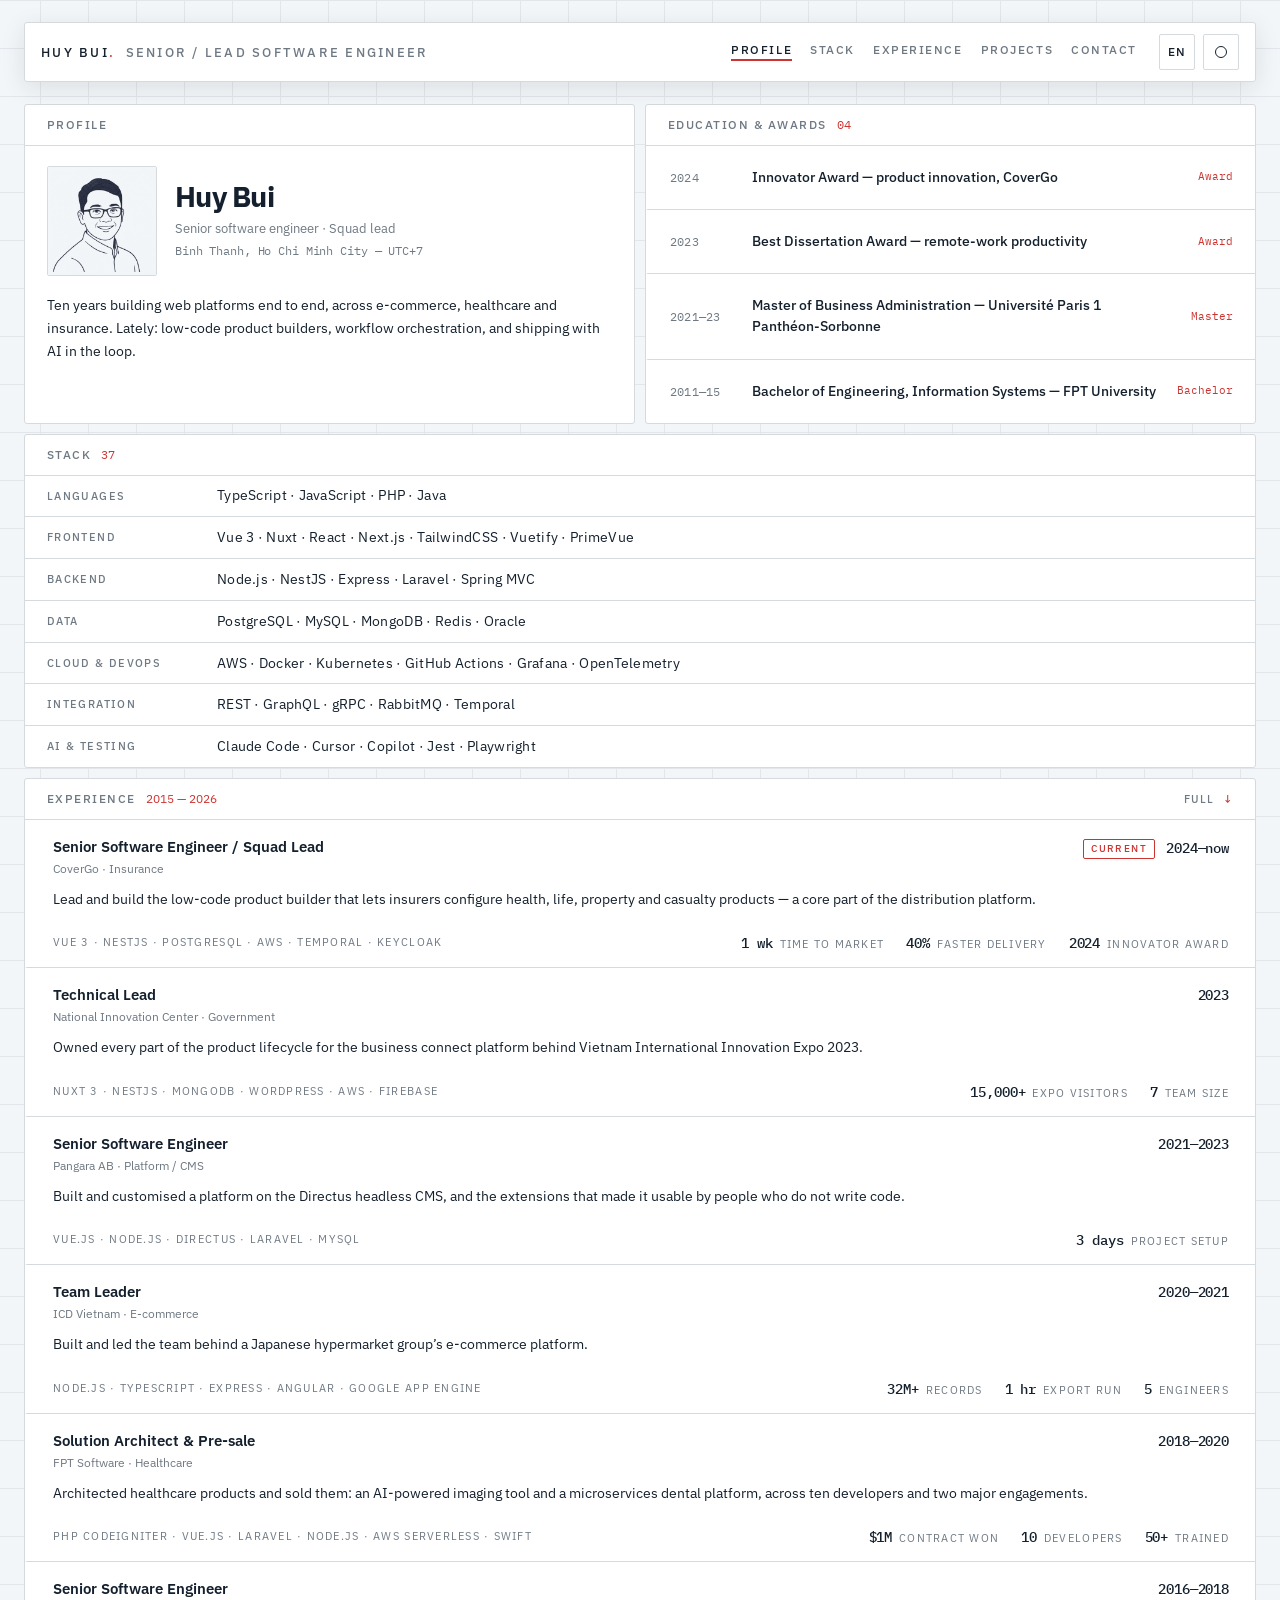
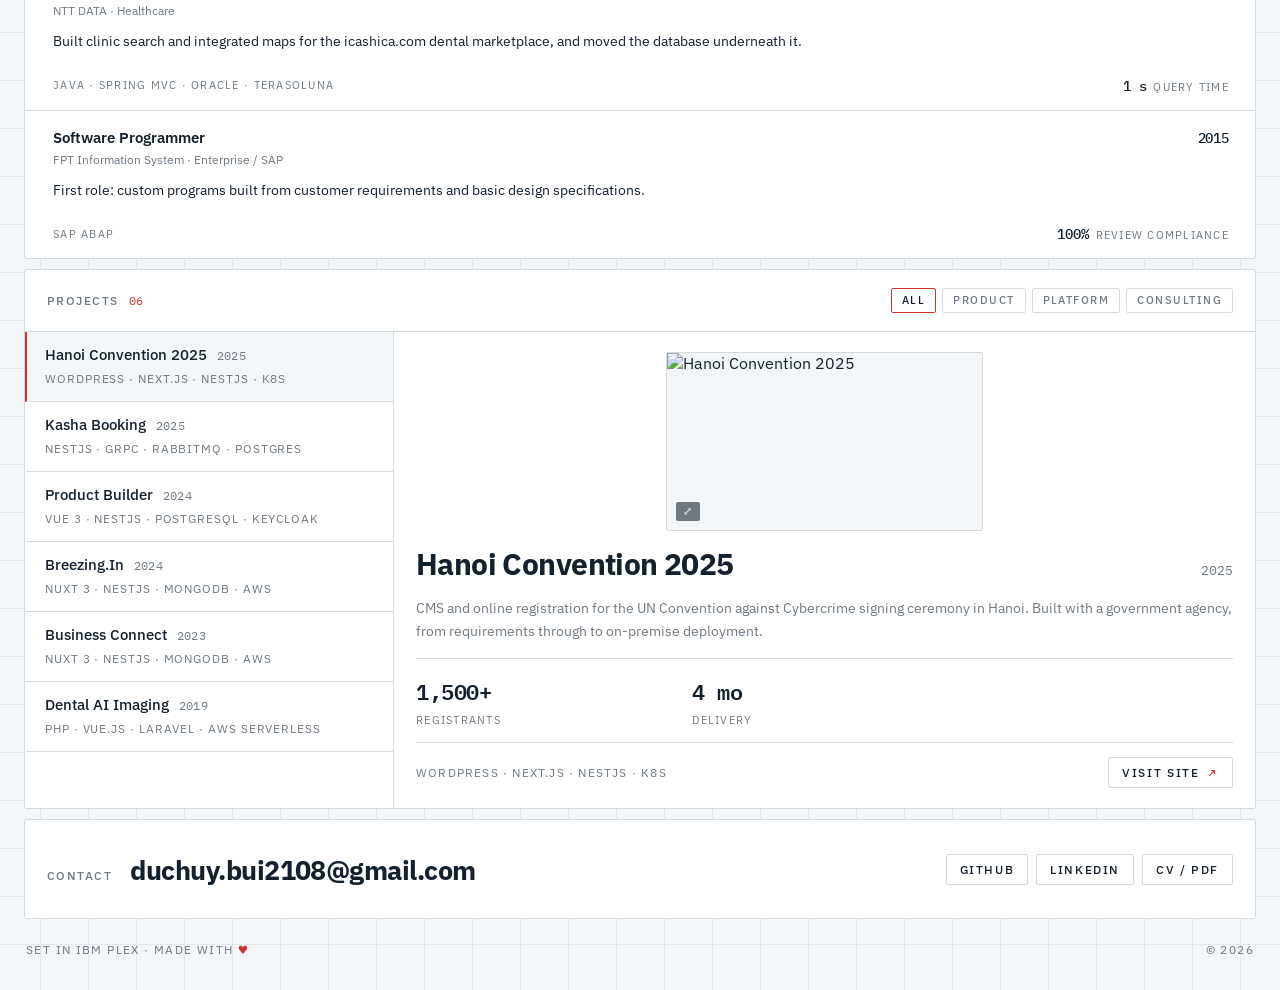
==== commit 21795ed4: "feat: update portfolio with new favicon, profile image, and project details" ====
--- a/index.html
+++ b/index.html
@@ -7,6 +7,11 @@
 <title>Huy Bui — Senior software engineer</title>
 <meta name="description" content="Senior software engineer and squad lead in Ho Chi Minh City. Ten years building web platforms end to end, across e-commerce, healthcare and insurance.">
 <link rel="canonical" href="https://heybui.github.io/">
+
+<link rel="icon" href="/favicon.ico" sizes="any">
+<link rel="icon" type="image/png" sizes="32x32" href="/assets/img/favicon-32.png">
+<link rel="icon" type="image/png" sizes="16x16" href="/assets/img/favicon-16.png">
+<link rel="apple-touch-icon" href="/assets/img/apple-touch-icon.png">
 
 <meta name="color-scheme" content="light dark">
 <meta name="theme-color" content="#f3f6f8" media="(prefers-color-scheme: light)">
@@ -46,7 +51,7 @@
   <header data-navwrap="" style="position:sticky; top:0; z-index:70; transition:top .3s cubic-bezier(.33,.02,.24,1), margin .3s cubic-bezier(.33,.02,.24,1)">
   <div data-navbar="" style="border:1px solid var(--line); border-radius:3px; background:var(--surface); box-shadow:var(--shadow); transition:border-radius .3s cubic-bezier(.33,.02,.24,1), border-color .3s cubic-bezier(.33,.02,.24,1), padding .3s cubic-bezier(.33,.02,.24,1)">
   <div data-navinner="" style="display:flex; align-items:center; justify-content:space-between; gap:24px; flex-wrap:wrap; padding:11px 16px; margin:0 auto; transition:max-width .3s cubic-bezier(.33,.02,.24,1), padding .3s cubic-bezier(.33,.02,.24,1)">
-    <div style="font:500 12.5px/1 'IBM Plex Sans',system-ui,sans-serif; letter-spacing:.18em; text-transform:uppercase; color:var(--fg)">HB<span style="color:var(--accent)">.</span>&nbsp;&nbsp;<span data-nav-kicker="" data-i18n="site.kicker" style="color:var(--muted)">Portfolio / 2026</span></div>
+    <div style="font:500 12.5px/1 'IBM Plex Sans',system-ui,sans-serif; letter-spacing:.18em; text-transform:uppercase; color:var(--fg)">Huy Bui<span style="color:var(--accent)">.</span>&nbsp;&nbsp;<span data-nav-kicker="" data-i18n="site.kicker" style="color:var(--muted)">Senior / Lead Software Engineer</span></div>
     <div data-navgroup="" style="display:flex; align-items:center; gap:22px; flex-wrap:wrap">
     <nav aria-label="Sections" style="display:flex; align-items:center; gap:18px; font:500 12px/1 'IBM Plex Sans',system-ui,sans-serif; letter-spacing:.13em; text-transform:uppercase; flex-wrap:wrap">
       <a href="#profile" class="hv-accent" style="color:var(--muted); padding-bottom:3px; border-bottom:2px solid transparent; transition:color .3s cubic-bezier(.33,.02,.24,1), border-color .3s cubic-bezier(.33,.02,.24,1)" data-i18n="lbl.profile">Profile</a>
@@ -72,8 +77,7 @@
       </div>
       <div style="flex:1; min-height:0; padding:20px 22px; display:flex; flex-direction:column; gap:18px">
         <div style="display:flex; align-items:center; gap:18px">
-          <!-- TODO: drop a portrait in here (assets/img/portrait.jpg) — this is a placeholder tile. -->
-          <div data-portrait="" aria-hidden="true" style="flex:none; width:110px; height:110px; box-sizing:border-box; border:1px solid var(--line); border-radius:2px; background-image:repeating-linear-gradient(135deg, var(--line) 0 1px, transparent 1px 7px); opacity:.75; display:flex; align-items:flex-end; padding:8px 9px; font:400 10.5px/1.2 'IBM Plex Sans',system-ui,sans-serif; letter-spacing:.12em; text-transform:uppercase; color:var(--muted)">portrait</div>
+          <img data-portrait="" src="/assets/img/profile.png" width="360" height="360" alt="Huy Bui" style="flex:none; width:110px; height:110px; box-sizing:border-box; border:1px solid var(--line); border-radius:2px; object-fit:cover; background:var(--surface)">
           <div style="min-width:0">
             <h1 data-name="" style="font-family:'IBM Plex Sans',system-ui,sans-serif; font-weight:700; font-size:29px; line-height:1.05; letter-spacing:-0.025em; color:var(--fg)">Huy Bui</h1>
             <div style="margin-top:8px; font:400 13px/1.5 'IBM Plex Sans',system-ui,sans-serif; color:var(--muted)"><span data-i18n="hero.role">Senior software engineer · Squad lead</span></div>
@@ -116,11 +120,20 @@
           <button type="button" class="hv-fill" data-filter="consulting" aria-pressed="false" style="appearance:none;  border:1px solid var(--line); border-radius:2px; background:transparent; padding:6px 10px; font:500 10.5px/1 'IBM Plex Sans',system-ui,sans-serif; letter-spacing:.14em; text-transform:uppercase; color:var(--muted)" data-i18n="f.consulting">Consulting</button>
         </div>
       </div>
-      <div data-work-split="" style="flex:1; min-height:0; display:grid; grid-template-columns:minmax(240px,0.85fr) 1.15fr">
+      <div data-work-split="" style="flex:1; min-height:0; display:grid; grid-template-columns:minmax(220px,0.6fr) 1.4fr">
         <div data-list="" style="border-right:1px solid var(--line); overflow-y:auto; min-height:0"></div>
         <div data-d-pane="" style="display:flex; flex-direction:column; padding:20px 22px; gap:14px; min-height:0; overflow:hidden; transition:opacity .26s cubic-bezier(.33,.02,.24,1), transform .26s cubic-bezier(.33,.02,.24,1)">
-          <!-- TODO: swap for a real screenshot per project if you ever add them. -->
-          <div data-d-media="" aria-hidden="true" style="flex:1; min-height:132px; border:1px solid var(--line); border-radius:2px; background-image:repeating-linear-gradient(135deg, var(--line) 0 1px, transparent 1px 7px); opacity:.75; display:flex; align-items:flex-end; padding:9px 11px; box-sizing:border-box; font:400 10.5px/1 'IBM Plex Sans',system-ui,sans-serif; letter-spacing:.12em; text-transform:uppercase; color:var(--muted)">screenshot / demo loop</div>
+          <!-- site.js swaps in a real screenshot when a project has one.
+               aspect-ratio + align-self:center keep the box near 16:9 and
+               centered instead of stretching edge-to-edge — the pane is much
+               wider than that, and a full-width box would force a landscape
+               screenshot's top and bottom to be cropped off to fill it. The
+               diagonal placeholder (.is-empty) stays for any project with
+               no shot. -->
+          <div data-d-media="" class="is-empty" style="position:relative; flex:1 1 auto; align-self:center; aspect-ratio:16/9; max-width:100%; min-height:110px; border:1px solid var(--line); border-radius:2px; overflow:hidden; box-sizing:border-box; background-color:var(--bg); transition:opacity .3s cubic-bezier(.33,.02,.24,1), border-color .3s cubic-bezier(.33,.02,.24,1)">
+            <img data-d-media-img="" alt="" style="position:absolute; inset:0; width:100%; height:100%; object-fit:cover; object-position:top; display:none">
+            <span data-d-media-hint="" style="position:absolute; left:9px; bottom:9px; padding:4px 7px; border-radius:2px; font:400 10.5px/1 'IBM Plex Sans',system-ui,sans-serif; letter-spacing:.12em; text-transform:uppercase; color:var(--muted)">screenshot / demo loop</span>
+          </div>
           <div style="display:flex; align-items:baseline; justify-content:space-between; gap:12px">
             <h3 data-d-title="" style="font-family:'IBM Plex Sans',system-ui,sans-serif; font-weight:700; font-size:29.5px; letter-spacing:-0.02em; color:var(--fg)">Hanoi Convention 2025</h3>
             <div data-d-year="" style="font:400 12.5px/1 'IBM Plex Mono',ui-monospace,monospace; color:var(--muted)">2025</div>
@@ -155,7 +168,7 @@
         <a href="https://github.com/heybui" target="_blank" rel="noopener" class="hv-fill" style="border:1px solid var(--line); border-radius:2px; padding:9px 13px; font:500 11.5px/1 'IBM Plex Sans',system-ui,sans-serif; letter-spacing:.14em; text-transform:uppercase; transition:border-color .32s cubic-bezier(.33,.02,.24,1)">GitHub</a>
         <a href="https://linkedin.com/in/heybui" target="_blank" rel="noopener" class="hv-fill" style="border:1px solid var(--line); border-radius:2px; padding:9px 13px; font:500 11.5px/1 'IBM Plex Sans',system-ui,sans-serif; letter-spacing:.14em; text-transform:uppercase; transition:border-color .32s cubic-bezier(.33,.02,.24,1)">LinkedIn</a>
         <!-- A real link, so it works with JS off. site.js opens the preview instead. -->
-        <a data-cv-open="" href="/assets/huy-bui-cv.pdf" target="_blank" rel="noopener" class="hv-fill" style="border:1px solid var(--line); border-radius:2px; padding:9px 13px; font:500 11.5px/1 'IBM Plex Sans',system-ui,sans-serif; letter-spacing:.14em; text-transform:uppercase; transition:border-color .32s cubic-bezier(.33,.02,.24,1)" data-i18n="contact.cv">CV / PDF</a>
+        <a data-cv-open="" href="/assets/certs/huy-bui-cv.pdf" target="_blank" rel="noopener" class="hv-fill" style="border:1px solid var(--line); border-radius:2px; padding:9px 13px; font:500 11.5px/1 'IBM Plex Sans',system-ui,sans-serif; letter-spacing:.14em; text-transform:uppercase; transition:border-color .32s cubic-bezier(.33,.02,.24,1)" data-i18n="contact.cv">CV / PDF</a>
       </div>
     </section>
 
@@ -183,7 +196,7 @@
         <span style="font:400 11.5px/1 'IBM Plex Mono',ui-monospace,monospace; color:var(--fg); white-space:nowrap; overflow:hidden; text-overflow:ellipsis">huy-bui-cv.pdf</span>
       </div>
       <div style="display:flex; align-items:center; gap:8px">
-        <a data-cv-download="" href="/assets/huy-bui-cv.pdf" download="huy-bui-cv.pdf" class="hv-fill" style="border:1px solid var(--accent); border-radius:2px; padding:9px 13px; display:flex; align-items:center; gap:9px; font:500 11.5px/1 'IBM Plex Sans',system-ui,sans-serif; letter-spacing:.13em; text-transform:uppercase; color:var(--fg); transition:background .3s cubic-bezier(.33,.02,.24,1)"><span data-i18n="cv.download">Download</span><span aria-hidden="true" style="color:var(--accent)">↓</span></a>
+        <a data-cv-download="" href="/assets/certs/huy-bui-cv.pdf" download="huy-bui-cv.pdf" class="hv-fill" style="border:1px solid var(--accent); border-radius:2px; padding:9px 13px; display:flex; align-items:center; gap:9px; font:500 11.5px/1 'IBM Plex Sans',system-ui,sans-serif; letter-spacing:.13em; text-transform:uppercase; color:var(--fg); transition:background .3s cubic-bezier(.33,.02,.24,1)"><span data-i18n="cv.download">Download</span><span aria-hidden="true" style="color:var(--accent)">↓</span></a>
         <button type="button" data-cv-close="" class="hv-fill" aria-label="Close" style="appearance:none; border:1px solid var(--line); border-radius:2px; background:transparent; width:34px; height:34px; display:flex; align-items:center; justify-content:center; font:400 15px/1 'IBM Plex Sans',system-ui,sans-serif; color:var(--fg); transition:border-color .3s cubic-bezier(.33,.02,.24,1)"><span aria-hidden="true">✕</span></button>
       </div>
     </div>
--- a/assets/css/site.css
+++ b/assets/css/site.css
@@ -49,6 +49,10 @@
 [data-cert-row]{border-left-color:transparent}
 [data-cert-row]:hover,
 [data-cert-row]:focus-visible{border-left-color:var(--accent) !important; outline:none}
+
+/* added: project preview panel before a screenshot is swapped in (or for a
+   project with none) — the same diagonal placeholder it always had. */
+[data-d-media].is-empty{background-image:repeating-linear-gradient(135deg, var(--line) 0 1px, transparent 1px 7px); opacity:.75}
 
 /* added: clickable things get the same soft box as the experience rows —
    background one step darker than the card, plus an accent edge. */
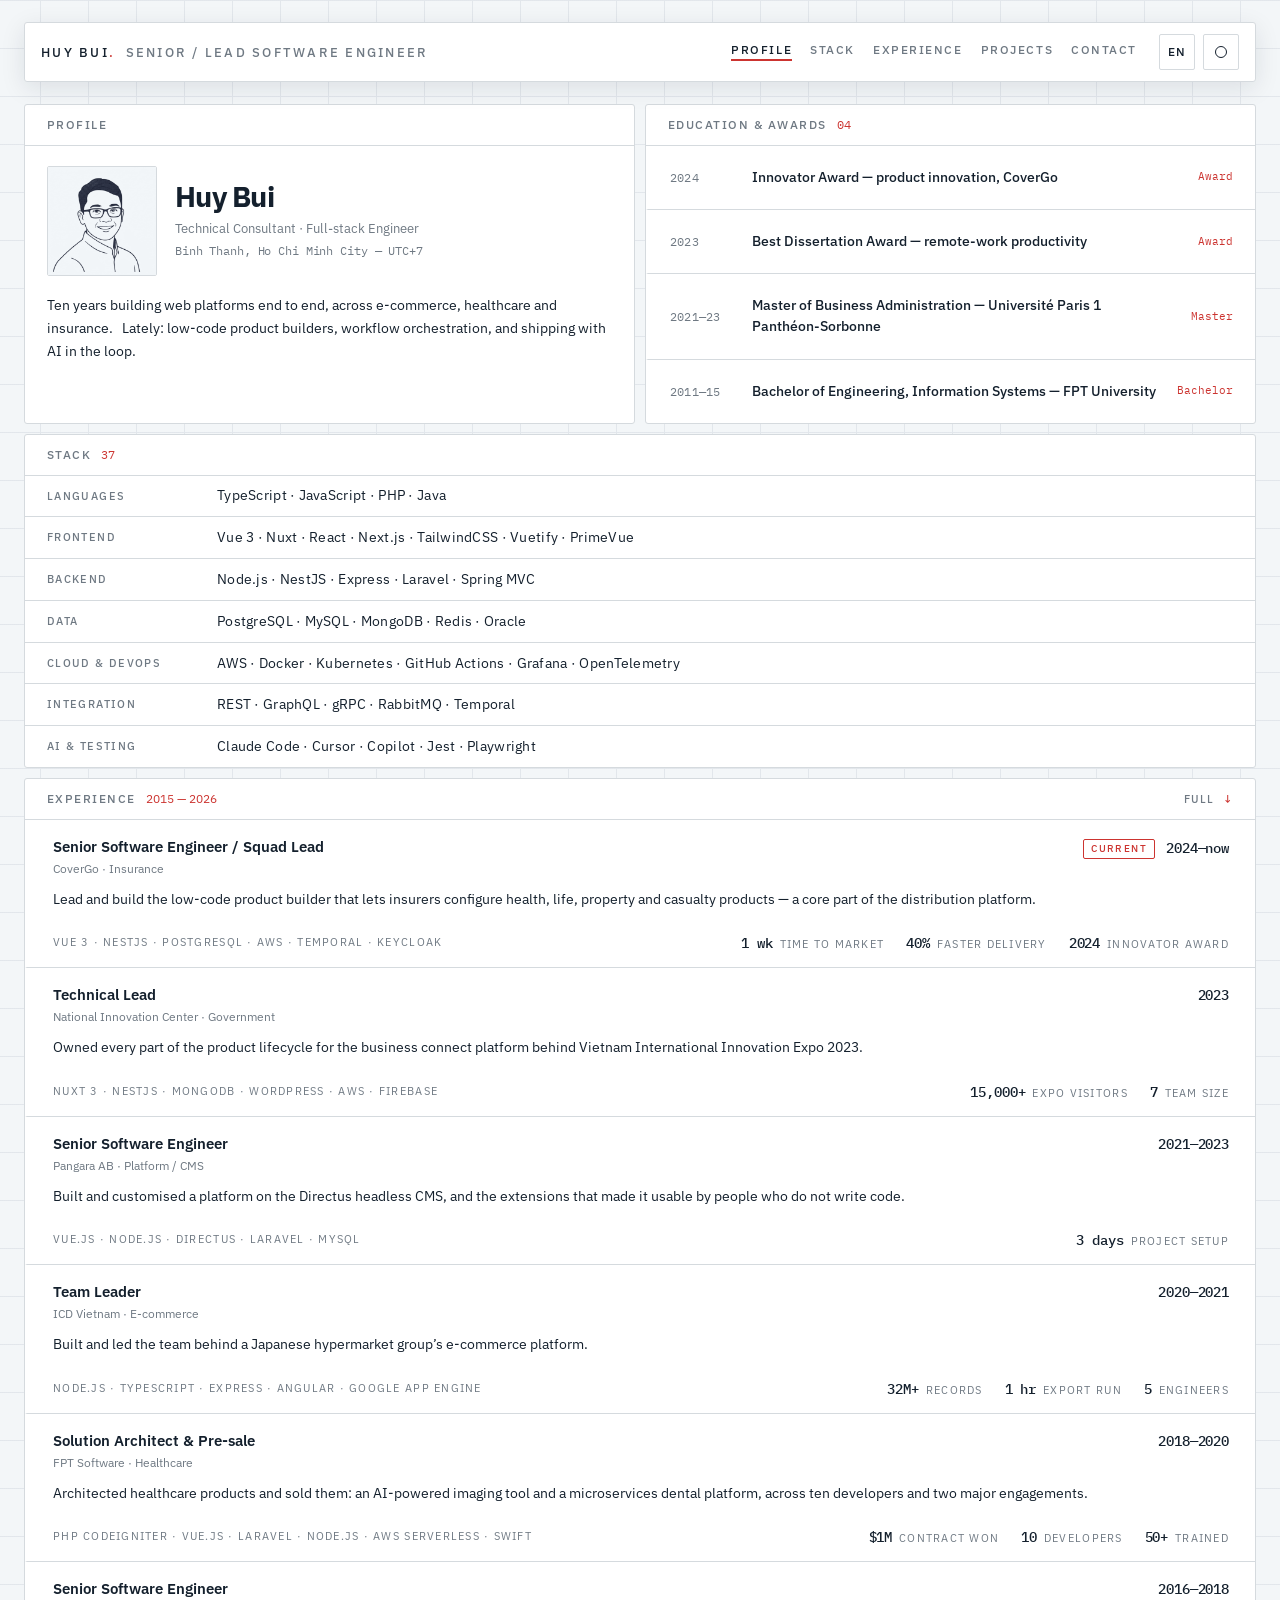
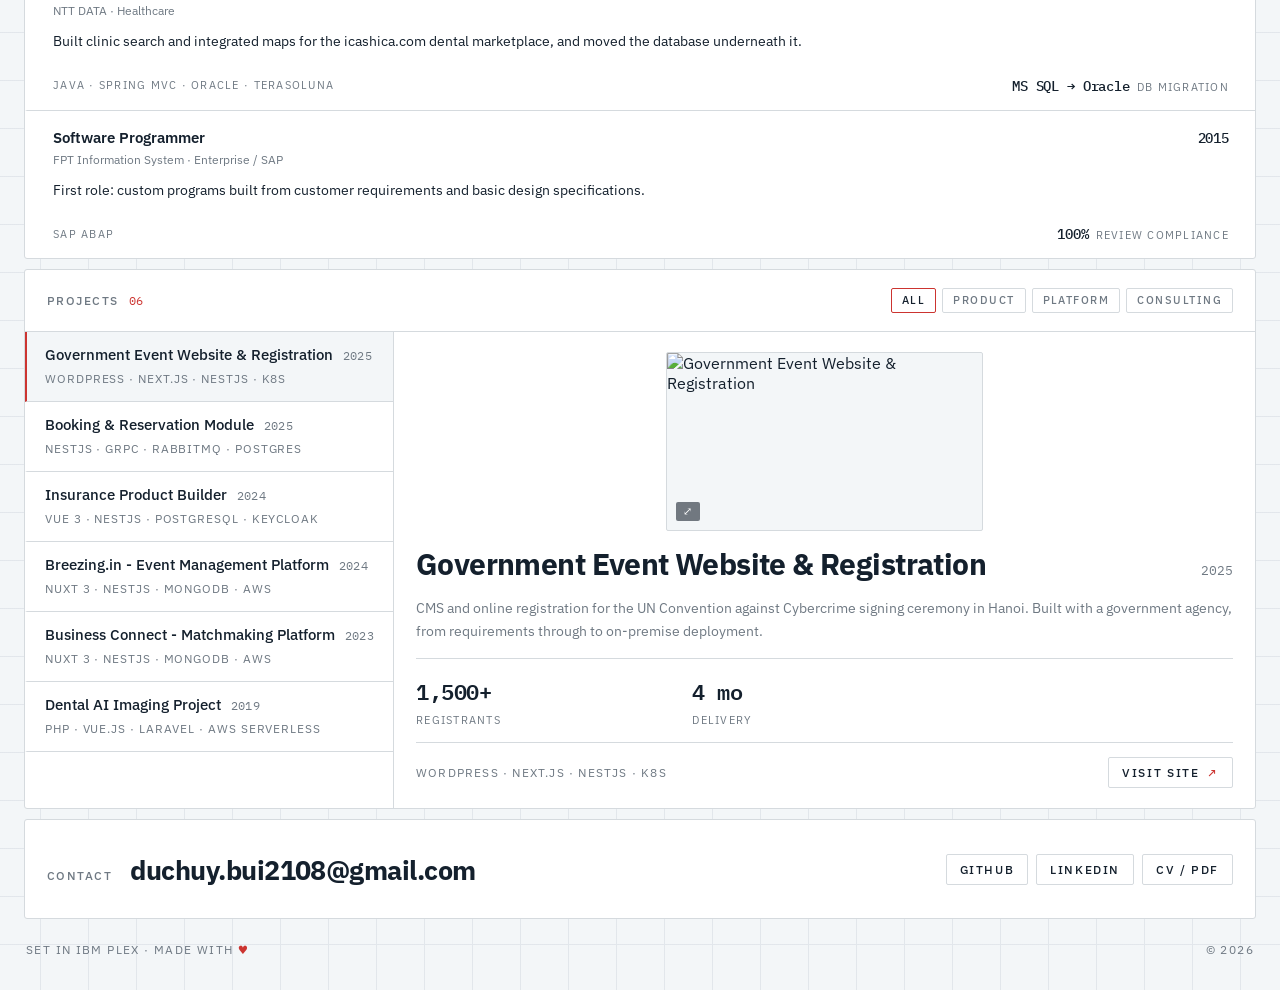
==== commit 5f31989f: "feat: update project descriptions and roles in portfolio for clarity and consistency" ====
--- a/index.html
+++ b/index.html
@@ -80,11 +80,11 @@
           <img data-portrait="" src="/assets/img/profile.png" width="360" height="360" alt="Huy Bui" style="flex:none; width:110px; height:110px; box-sizing:border-box; border:1px solid var(--line); border-radius:2px; object-fit:cover; background:var(--surface)">
           <div style="min-width:0">
             <h1 data-name="" style="font-family:'IBM Plex Sans',system-ui,sans-serif; font-weight:700; font-size:29px; line-height:1.05; letter-spacing:-0.025em; color:var(--fg)">Huy Bui</h1>
-            <div style="margin-top:8px; font:400 13px/1.5 'IBM Plex Sans',system-ui,sans-serif; color:var(--muted)"><span data-i18n="hero.role">Senior software engineer · Squad lead</span></div>
+            <div style="margin-top:8px; font:400 13px/1.5 'IBM Plex Sans',system-ui,sans-serif; color:var(--muted)"><span data-i18n="hero.role">Technical Consultant · Full-stack Engineer</span></div>
             <div style="margin-top:3px; font:400 12px/1.5 'IBM Plex Mono',ui-monospace,monospace; letter-spacing:-0.01em; color:var(--muted)" data-i18n="hero.loc">Binh Thanh, Ho Chi Minh City — UTC+7</div>
           </div>
         </div>
-        <p style="margin:0; font:400 14px/1.65 'IBM Plex Sans',system-ui,sans-serif; color:var(--fg); text-wrap:pretty" data-i18n="hero.bio">Ten years building web platforms end to end, across e-commerce, healthcare and insurance. Lately: low-code product builders, workflow orchestration, and shipping with AI in the loop.</p>
+        <p style="margin:0; font:400 14px/1.65 'IBM Plex Sans',system-ui,sans-serif; color:var(--fg); text-wrap:pretty" data-i18n="hero.bio">Ten years building web platforms end to end, across e-commerce, healthcare and insurance. &nbsp; Lately: low-code product builders, workflow orchestration, and shipping with AI in the loop.</p>
       </div>
     </section>
 
